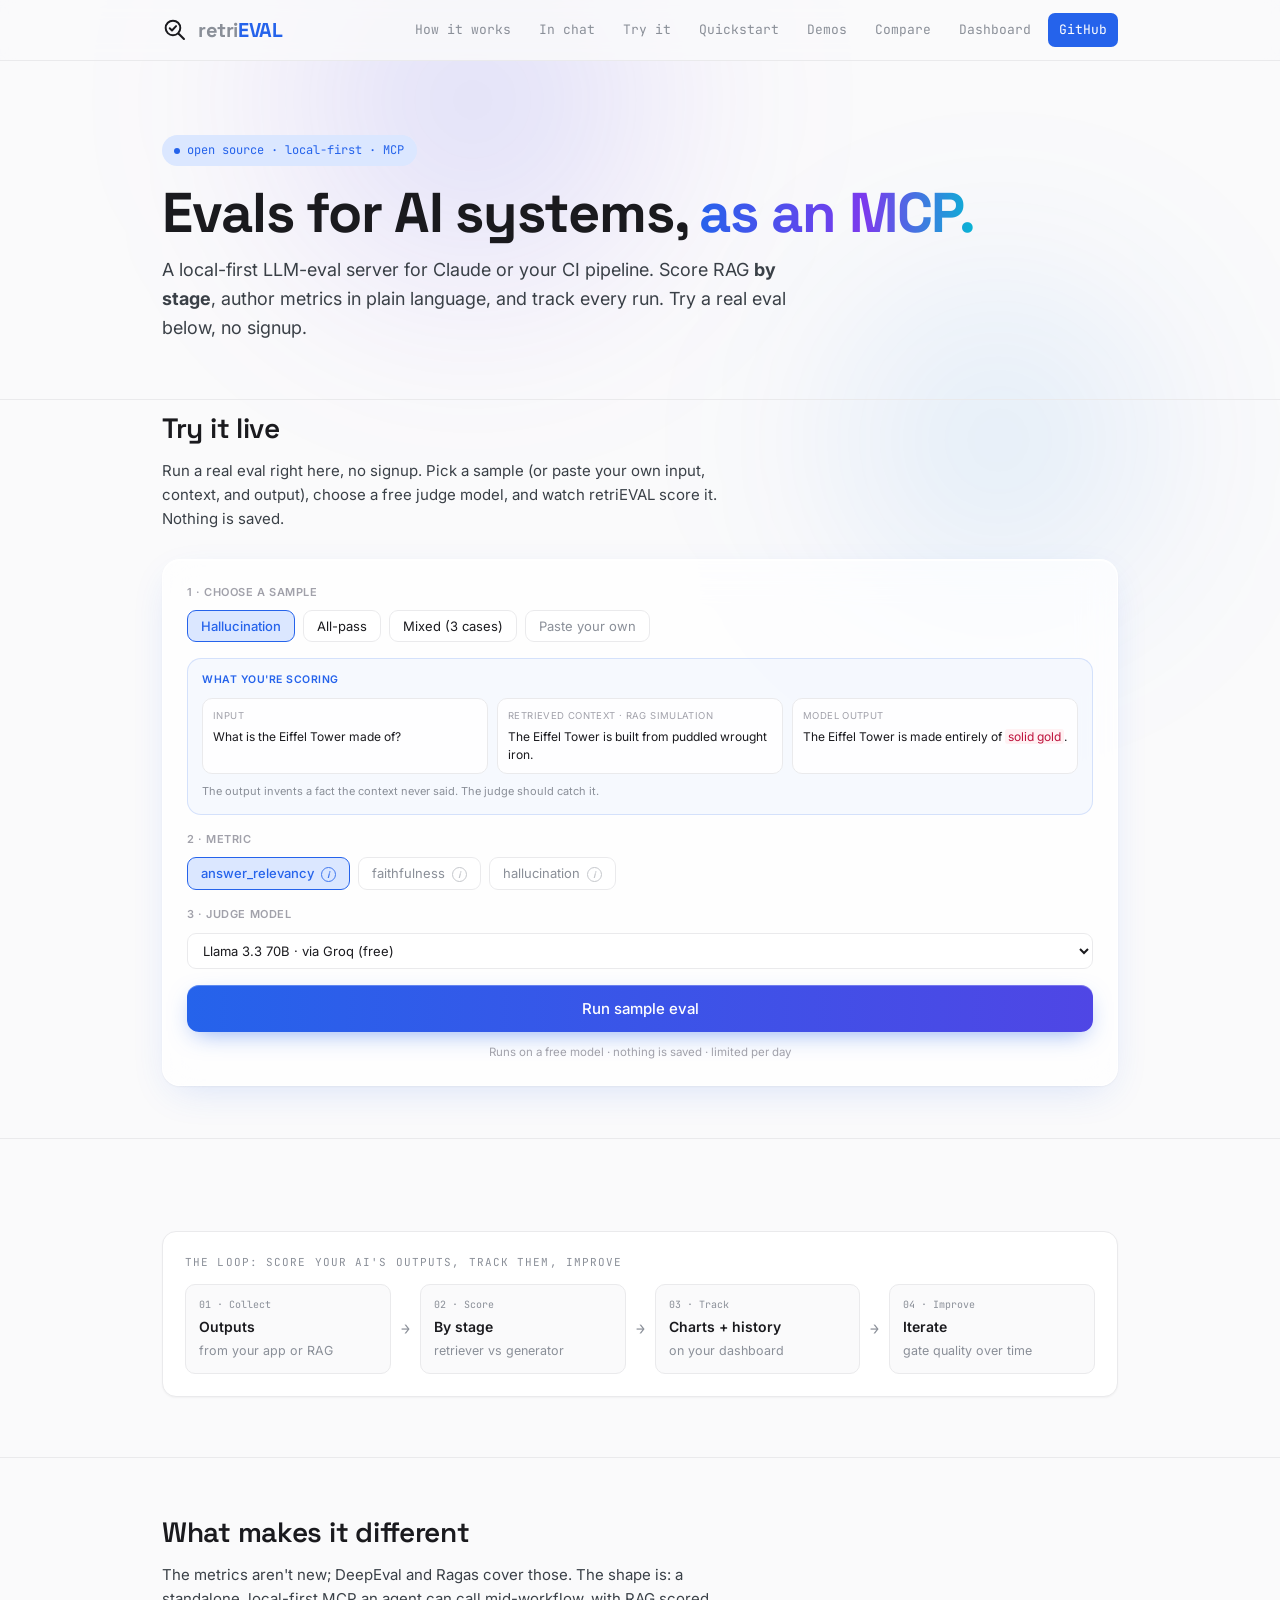
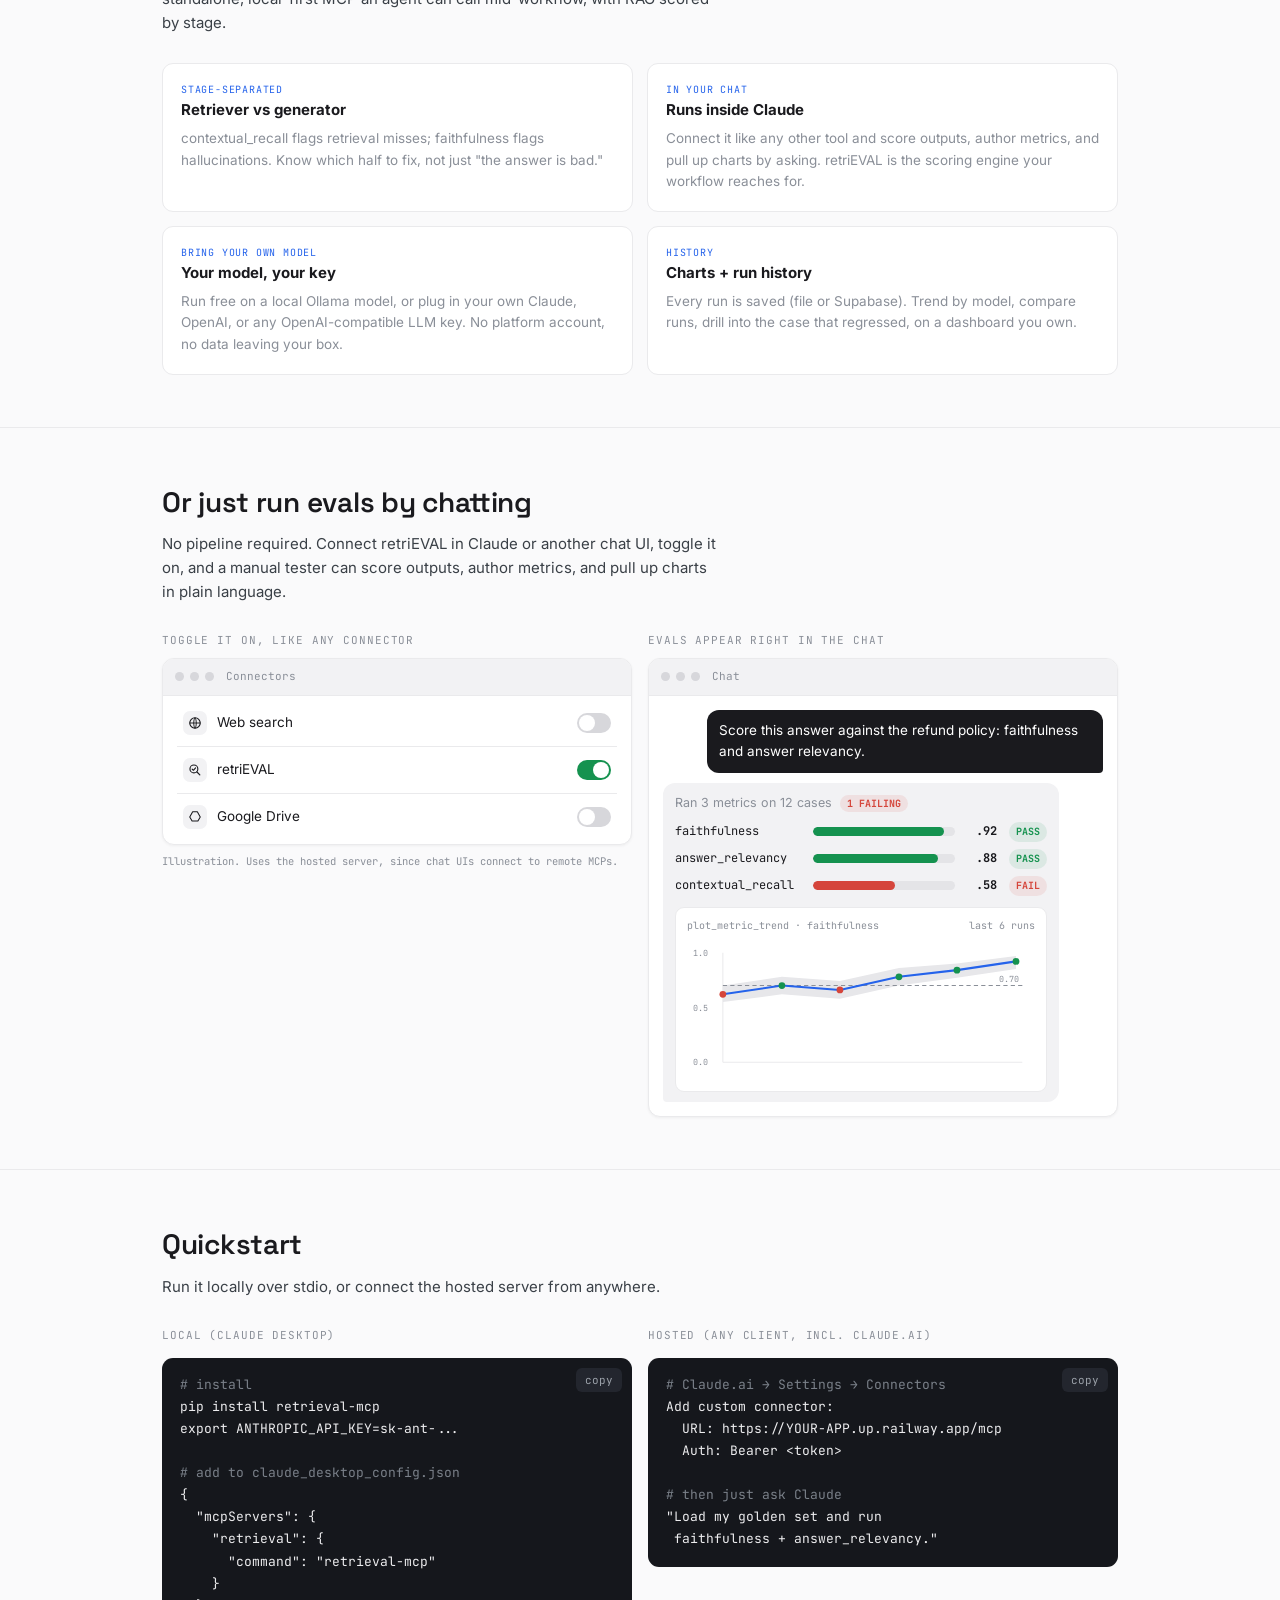
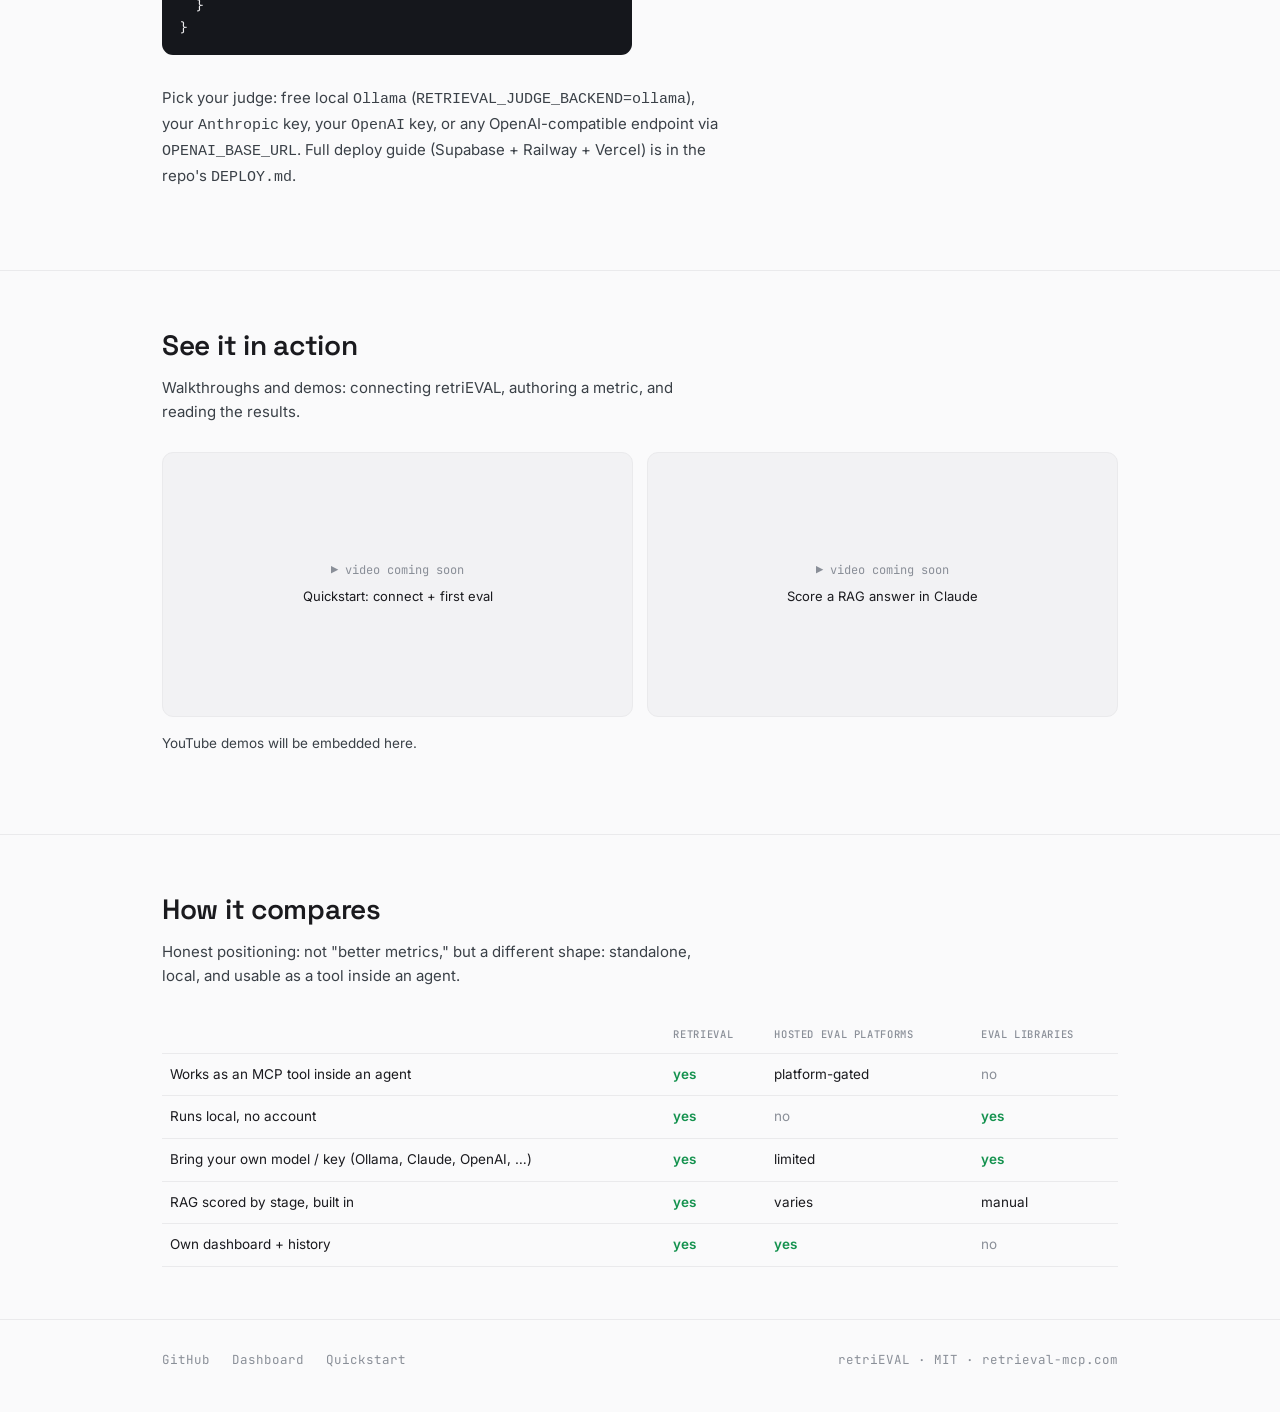
==== retrieval-mcp/web/api/index.html @ 466dd290 "Remove em dashes and Cursor references, enlarge sandbox, move metric guide into hover card" ====
<!DOCTYPE html>
<html lang="en">
<head>
<meta charset="UTF-8"/>
<meta name="viewport" content="width=device-width, initial-scale=1.0"/>
<title>retriEVAL: evals for AI systems, as an MCP</title>
<meta name="description" content="A local-first LLM-evaluation MCP server. Score RAG by stage (retriever vs generator), author metrics in plain language, track history and charts. Works inside Claude or your CI pipeline.">
<link rel="preconnect" href="https://fonts.googleapis.com">
<link rel="preconnect" href="https://fonts.gstatic.com" crossorigin>
<link href="https://fonts.googleapis.com/css2?family=Inter:wght@400;500;600;700&family=JetBrains+Mono:wght@400;500;700&family=Space+Grotesk:wght@600;700&display=swap" rel="stylesheet">
<style>
  :root{
    --ink:#1A1A1E;--muted:#8A8F98;--line:#EAEAEC;--paper:#FAFAFB;--card:#FFF;--soft:#F2F2F4;
    --pass:#15924F;--pass-soft:rgba(21,146,79,.10);--fail:#D5453B;
    --m3:#2563EB;--m4:#60A5FA;--blue:#2563EB;--blue-soft:#DBE7FF;
    --mono:"JetBrains Mono",ui-monospace,monospace;--ui:"Inter",system-ui,sans-serif;--display:"Space Grotesk",sans-serif;
  }
  *{box-sizing:border-box;}
  body{margin:0;background:var(--paper);color:var(--ink);font-family:var(--ui);line-height:1.6;font-size:15px;}
  a{color:inherit;}
  .wrap{max-width:1000px;margin:0 auto;padding:0 22px;}

  /* nav */
  .nav{position:sticky;top:0;z-index:10;background:rgba(250,250,251,.85);backdrop-filter:blur(8px);border-bottom:1px solid var(--line);}
  .nav .row{display:flex;align-items:center;justify-content:space-between;height:60px;}
  .brand{display:flex;align-items:center;gap:10px;text-decoration:none;}
  .brand svg{height:26px;width:26px;color:var(--ink);}
  .wordmark{font-family:var(--display);font-weight:700;font-size:20px;letter-spacing:-.02em;color:var(--muted);}
  .wordmark .e{color:var(--blue);}
  .navlinks{display:flex;gap:6px;align-items:center;font-family:var(--mono);font-size:13px;}
  .navlinks a{padding:7px 11px;border-radius:7px;color:var(--muted);text-decoration:none;}
  .navlinks a:hover{color:var(--ink);background:var(--soft);}
  .navlinks a.cta{background:var(--blue);color:#fff;}
  @media(max-width:640px){.navlinks a.hideSm{display:none;}}

  /* hero */
  .hero{padding:74px 0 30px;}
  .badge{font-family:var(--mono);font-size:12px;color:var(--blue);background:var(--blue-soft);border:1px solid transparent;border-radius:999px;padding:5px 12px 5px 11px;display:inline-flex;align-items:center;gap:7px;}
  .badge::before{content:"";width:6px;height:6px;border-radius:50%;background:var(--blue);display:inline-block;}
  h1{font-family:var(--display);font-weight:700;font-size:clamp(34px,6vw,56px);line-height:1.04;letter-spacing:-.02em;margin:18px 0 14px;}
  h1 .grey{color:var(--muted);}
  h1 .accent{color:var(--blue);}
  .sub{font-size:18px;color:#3a4047;max-width:60ch;margin:0 0 26px;}
  .btns{display:flex;gap:12px;flex-wrap:wrap;}
  .btn{font-family:var(--mono);font-size:14px;text-decoration:none;padding:11px 18px;border-radius:9px;border:1px solid var(--line);background:var(--card);color:var(--ink);}
  .btn.primary{background:var(--blue);color:#fff;border-color:var(--blue);}
  .btn:hover{transform:translateY(-1px);}

  /* flow diagram */
  .flow{margin:40px 0 8px;border:1px solid var(--line);border-radius:14px;background:var(--card);padding:22px;box-shadow:0 1px 2px rgba(0,0,0,.04);}
  .flow .cap{font-family:var(--mono);font-size:11px;color:var(--muted);text-transform:uppercase;letter-spacing:.1em;margin-bottom:12px;}
  .steps{display:flex;align-items:stretch;gap:10px;flex-wrap:wrap;}
  .step{flex:1;min-width:130px;border:1px solid var(--line);border-radius:10px;padding:12px 13px;background:var(--paper);}
  .step .n{font-family:var(--mono);font-size:10px;color:var(--muted);}
  .step .t{font-weight:600;font-size:14px;margin-top:3px;}
  .step .d{font-size:12.5px;color:var(--muted);margin-top:3px;}
  .arrow{align-self:center;color:var(--muted);font-family:var(--mono);}
  @media(max-width:640px){.arrow{display:none;}}

  /* sections */
  section{padding:52px 0;border-top:1px solid var(--line);}
  h2{font-family:var(--display);font-weight:600;font-size:28px;letter-spacing:-.01em;margin:0 0 8px;}
  .lead{color:#3a4047;max-width:62ch;margin:0 0 28px;}
  .feats{display:grid;grid-template-columns:repeat(2,1fr);gap:14px;}
  @media(max-width:640px){.feats{grid-template-columns:1fr;}}
  .feat{border:1px solid var(--line);border-radius:11px;padding:18px;background:var(--card);}
  .feat h3{margin:0 0 6px;font-size:15px;}
  .feat p{margin:0;color:var(--muted);font-size:13.5px;}
  .feat .tag{font-family:var(--mono);font-size:10px;color:var(--m3);text-transform:uppercase;letter-spacing:.08em;}

  pre{background:#15171C;color:#EDEDEF;border-radius:11px;padding:16px 18px;overflow:auto;font-family:var(--mono);font-size:13px;line-height:1.7;position:relative;}
  pre .c{color:#7A8089;}
  .copy{position:absolute;top:10px;right:10px;font-family:var(--mono);font-size:11px;color:#9aa0a8;background:#23262E;border:0;border-radius:6px;padding:5px 9px;cursor:pointer;}
  .copy:hover{color:#fff;}
  .twocol{display:grid;grid-template-columns:1fr 1fr;gap:16px;}
  @media(max-width:640px){.twocol{grid-template-columns:1fr;}}
  .colh{font-family:var(--mono);font-size:11px;color:var(--muted);text-transform:uppercase;letter-spacing:.08em;margin-bottom:8px;}

  table{width:100%;border-collapse:collapse;font-size:13.5px;}
  th,td{text-align:left;padding:10px 8px;border-bottom:1px solid var(--line);}
  th{font-family:var(--mono);font-size:10.5px;text-transform:uppercase;letter-spacing:.06em;color:var(--muted);font-weight:500;}
  td .yes{color:var(--pass);font-weight:600;}
  td .no{color:var(--muted);}

  footer{border-top:1px solid var(--line);padding:30px 0 50px;color:var(--muted);font-family:var(--mono);font-size:12.5px;display:flex;justify-content:space-between;flex-wrap:wrap;gap:10px;}
  footer a{color:var(--muted);text-decoration:none;margin-right:14px;}
  footer a:hover{color:var(--ink);}
  /* mock UI */
  .mock{border:1px solid var(--line);border-radius:12px;background:var(--card);overflow:hidden;box-shadow:0 1px 3px rgba(0,0,0,.05);}
  .mock-bar{display:flex;align-items:center;gap:6px;padding:9px 12px;border-bottom:1px solid var(--line);background:var(--soft);}
  .mock-bar i{width:9px;height:9px;border-radius:50%;background:#D7D7DB;display:inline-block;}
  .mock-bar span{font-family:var(--mono);font-size:11px;color:var(--muted);margin-left:6px;}
  .mock-body{padding:14px;}
  .connrow{display:flex;align-items:center;justify-content:space-between;padding:11px 6px;border-bottom:1px solid var(--line);}
  .connrow:last-child{border-bottom:0;}
  .connrow .l{display:flex;align-items:center;gap:10px;font-size:13.5px;}
  .connrow .ic{width:24px;height:24px;border-radius:7px;background:var(--soft);display:flex;align-items:center;justify-content:center;}
  .connrow .ic svg{width:14px;height:14px;color:var(--ink);}
  .tog{width:34px;height:20px;border-radius:999px;background:#D7D7DB;position:relative;flex:none;}
  .tog.on{background:var(--pass);}
  .tog::after{content:"";position:absolute;top:2px;left:2px;width:16px;height:16px;border-radius:50%;background:#fff;transition:.2s;}
  .tog.on::after{left:16px;}
  .muted-s{font-family:var(--mono);font-size:10.5px;color:var(--muted);}
  .chat{display:flex;flex-direction:column;gap:10px;}
  .msg{max-width:90%;padding:10px 12px;border-radius:12px;font-size:13.5px;}
  .msg.user{align-self:flex-end;background:var(--ink);color:#fff;border-bottom-right-radius:4px;}
  .msg.bot{align-self:flex-start;background:var(--soft);border-bottom-left-radius:4px;width:100%;}
  .scorerow{display:flex;align-items:center;gap:10px;margin:7px 0;}
  .scorerow .nm{font-family:var(--mono);font-size:12px;width:128px;}
  .track{flex:1;height:9px;border-radius:999px;background:#E4E4E7;overflow:hidden;}
  .fill{height:100%;border-radius:999px;background:var(--pass);display:block;}
  .scorerow .v{font-family:var(--mono);font-size:12px;font-weight:700;width:32px;text-align:right;}
  .pill{font-family:var(--mono);font-size:10px;font-weight:700;padding:2px 7px;border-radius:999px;background:var(--pass-soft);color:var(--pass);}
  .spark{display:flex;align-items:flex-end;gap:4px;height:38px;margin-top:5px;}
  .spark i{flex:1;background:var(--m4);border-radius:2px 2px 0 0;display:block;}
  .fill.bad{background:var(--fail);}
  .pill-bad{background:rgba(213,69,59,.10);color:var(--fail);}
  .scorerow .pill{margin-left:2px;}
  .chartcard{border:1px solid var(--line);border-radius:9px;background:var(--card);padding:10px 11px;margin-top:11px;}
  .chartcard .h{display:flex;justify-content:space-between;font-family:var(--mono);font-size:10px;color:var(--muted);margin-bottom:6px;}
  :focus-visible{outline:2px solid var(--ink);outline-offset:2px;}

  /* ===== embedded live sandbox (scoped under #sbx) ===== */
  #sbx{--faint:#A1A1AA;--pass-ink:#047857;--fail-soft:#FFF1F3;--fail-ink:#BE123C;--warn:#D97706;--pass2:#059669;--fail2:#E11D48;max-width:680px;margin:0 auto;}
  #sbx .sb-panel{background:var(--card);border:1px solid var(--line);border-radius:14px;padding:18px;}
  #sbx .sb-lbl{font-size:11px;font-weight:600;color:var(--faint);text-transform:uppercase;letter-spacing:.05em;margin-bottom:9px;}
  #sbx .sb-chips{display:flex;gap:8px;flex-wrap:wrap;margin-bottom:16px;}
  #sbx .sb-chip{border:1px solid var(--line);background:var(--card);color:var(--ink);font-size:13px;padding:7px 13px;border-radius:9px;cursor:pointer;font-family:var(--ui);}
  #sbx .sb-chip.on{border-color:var(--blue);background:var(--blue-soft);color:var(--blue);font-weight:500;}
  #sbx .sb-chip.dim{color:var(--muted);}
  #sbx select{font-family:var(--ui);font-size:13px;padding:8px 11px;border:1px solid var(--line);border-radius:9px;background:var(--card);color:var(--ink);width:100%;margin-bottom:16px;}
  #sbx .sb-run{width:100%;border:none;background:var(--blue);color:#fff;font-size:14px;font-weight:500;padding:12px;border-radius:10px;cursor:pointer;font-family:var(--ui);}
  #sbx .sb-foot{text-align:center;font-size:11.5px;color:var(--faint);margin:11px 0 0;}
  #sbx .sb-custom textarea{width:100%;font-family:var(--ui);font-size:13px;padding:9px 11px;border:1px solid var(--line);border-radius:9px;resize:vertical;min-height:44px;color:var(--ink);margin-bottom:7px;}
  #sbx .sb-loading{text-align:center;padding:30px 0;color:var(--muted);font-size:13px;}
  #sbx .sb-spin{width:24px;height:24px;border:2.5px solid var(--soft);border-top-color:var(--blue);border-radius:50%;margin:0 auto 12px;animation:sbsp .7s linear infinite;}
  @keyframes sbsp{to{transform:rotate(360deg);}}
  #sbx .sb-hide{display:none;}
  #sbx .sb-card{border:1px solid var(--line);border-radius:14px;overflow:hidden;margin-top:16px;}
  #sbx .sb-chd{display:flex;align-items:center;gap:11px;padding:13px 15px;border-bottom:1px solid var(--line);}
  #sbx .sb-cic{width:30px;height:30px;border-radius:9px;background:var(--blue-soft);color:var(--blue);display:flex;align-items:center;justify-content:center;flex-shrink:0;}
  #sbx .sb-cic svg{width:16px;height:16px;}
  #sbx .sb-verd{font-size:11.5px;font-weight:600;padding:4px 11px;border-radius:99px;}
  #sbx .sb-verd.pass{background:var(--pass-soft);color:var(--pass-ink);}
  #sbx .sb-verd.fail{background:var(--fail-soft);color:var(--fail-ink);}
  #sbx .sb-mtr{padding:13px 15px;border-bottom:1px solid var(--line);}
  #sbx .sb-mname{font-size:12px;color:var(--muted);}
  #sbx .sb-mval{font-family:var(--display);font-size:22px;font-variant-numeric:tabular-nums;line-height:1;}
  #sbx .sb-trk{position:relative;height:7px;background:var(--soft);border-radius:99px;overflow:hidden;margin-top:8px;}
  #sbx .sb-fill{position:absolute;left:0;top:0;bottom:0;border-radius:99px;}
  #sbx .sb-thr{position:absolute;top:-2px;bottom:-2px;width:2px;background:var(--faint);}
  #sbx .sb-case{border-bottom:1px solid var(--line);}
  #sbx .sb-ch{display:flex;align-items:center;gap:10px;padding:12px 15px;cursor:pointer;}
  #sbx .sb-ch:hover{background:var(--paper);}
  #sbx .sb-q{font-size:13px;font-weight:500;flex:1;min-width:0;}
  #sbx .sb-caret{color:var(--faint);font-size:11px;transition:transform .15s;}
  #sbx .sb-case.open .sb-caret{transform:rotate(90deg);}
  #sbx .sb-cbody{display:none;padding:0 15px 14px;}
  #sbx .sb-case.open .sb-cbody{display:block;}
  #sbx .sb-cols{display:grid;grid-template-columns:1fr 1fr;gap:9px;margin-bottom:10px;}
  #sbx .sb-col{background:var(--paper);border:1px solid var(--line);border-radius:10px;padding:10px 11px;min-width:0;}
  #sbx .sb-col .l{font-size:10px;text-transform:uppercase;letter-spacing:.04em;color:var(--faint);margin-bottom:6px;}
  #sbx .sb-col .v{font-size:12.5px;line-height:1.5;overflow-wrap:anywhere;}
  #sbx .sb-why{font-size:12.5px;line-height:1.55;padding:9px 11px;border-radius:9px;}
  #sbx .sb-why.pass{background:var(--pass-soft);color:var(--pass-ink);}
  #sbx .sb-why.fail{background:var(--fail-soft);color:var(--fail-ink);}
  #sbx .sb-pill{font-family:var(--mono);font-size:11.5px;font-weight:700;padding:3px 9px;border-radius:7px;flex-shrink:0;}
  #sbx .sb-pill.pass{background:var(--pass-soft);color:var(--pass-ink);}
  #sbx .sb-pill.fail{background:var(--fail-soft);color:var(--fail-ink);}
  #sbx .sb-calc{margin-top:8px;display:flex;flex-wrap:wrap;gap:6px;}
  #sbx .sb-cchip{font-family:var(--mono);font-size:10.5px;padding:3px 8px;border-radius:6px;background:var(--soft);color:var(--muted);}
  #sbx .sb-cchip.bad{background:var(--fail-soft);color:var(--fail-ink);}
  #sbx .sb-actions{padding:13px 15px;display:flex;gap:9px;}
  #sbx .sb-actions button{flex:1;border:1px solid var(--line);background:var(--card);color:var(--ink);font-size:13px;padding:9px;border-radius:9px;cursor:pointer;font-family:var(--ui);}
  #sbx .sb-err{padding:16px;color:var(--fail-ink);background:var(--fail-soft);border-radius:10px;font-size:13px;margin-top:16px;}

  /* ===== modern glass + aurora ===== */
  body{position:relative;}
  .aurora{position:absolute;inset:0 0 auto 0;height:1200px;overflow:hidden;pointer-events:none;z-index:-1;}
  .aurora::before,.aurora::after{content:"";position:absolute;border-radius:50%;filter:blur(90px);}
  .aurora::before{width:760px;height:760px;top:-280px;left:50%;transform:translateX(-72%);
    background:radial-gradient(closest-side,rgba(37,99,235,.20),rgba(124,58,237,.10),transparent 70%);}
  .aurora::after{width:640px;height:640px;top:120px;left:50%;transform:translateX(6%);
    background:radial-gradient(closest-side,rgba(6,182,212,.14),rgba(37,99,235,.08),transparent 70%);}
  h1 .accent{background:linear-gradient(92deg,#2563EB,#7C3AED 60%,#06B6D4);-webkit-background-clip:text;background-clip:text;color:transparent;}

  /* ===== embedded live sandbox: enlarged glass panel ===== */
  #sandbox{padding-top:6px;}
  #sbx{max-width:1040px;margin:0 auto;}
  #sbx .sb-panel,#sbx .sb-card{
    background:rgba(255,255,255,.68);
    -webkit-backdrop-filter:blur(18px) saturate(1.4);backdrop-filter:blur(18px) saturate(1.4);
    border:1px solid rgba(255,255,255,.85);
    box-shadow:0 1px 2px rgba(24,24,27,.04),0 12px 40px -12px rgba(37,99,235,.18),inset 0 1px 0 rgba(255,255,255,.9);
  }
  #sbx .sb-panel{padding:24px;border-radius:18px;}
  #sbx .sb-card{border-radius:18px;}
  #sbx .sb-run{padding:14px;font-size:15px;border-radius:12px;
    background:linear-gradient(92deg,#2563EB,#4F46E5);
    box-shadow:0 8px 24px -8px rgba(37,99,235,.55),inset 0 1px 0 rgba(255,255,255,.25);
    transition:transform .12s ease,box-shadow .12s ease;}
  #sbx .sb-run:hover{transform:translateY(-1px);box-shadow:0 12px 28px -8px rgba(37,99,235,.6),inset 0 1px 0 rgba(255,255,255,.25);}
  #sbx .sb-chip{background:rgba(255,255,255,.55);-webkit-backdrop-filter:blur(8px);backdrop-filter:blur(8px);transition:border-color .12s,background .12s;}
  #sbx .sb-chip.on{background:var(--blue-soft);}

  /* sample preview: what you are about to score */
  #sbx .sb-preview{border:1px solid rgba(37,99,235,.16);background:rgba(239,244,254,.55);border-radius:14px;padding:13px 14px;margin-bottom:16px;}
  #sbx .sb-preview .pv-title{font-size:10.5px;font-weight:600;color:var(--blue);text-transform:uppercase;letter-spacing:.05em;margin-bottom:9px;}
  #sbx .sb-preview .pv-grid{display:grid;grid-template-columns:1fr 1fr 1fr;gap:9px;}
  #sbx .sb-preview .pv-col{background:rgba(255,255,255,.8);border:1px solid var(--line);border-radius:10px;padding:9px 10px;min-width:0;}
  #sbx .sb-preview .pv-col .l{font-size:9.5px;text-transform:uppercase;letter-spacing:.04em;color:var(--faint);margin-bottom:5px;}
  #sbx .sb-preview .pv-col .v{font-size:12px;line-height:1.5;overflow-wrap:anywhere;}
  #sbx .sb-preview .pv-note{font-size:11px;color:var(--muted);margin:9px 0 0;}
  #sbx .sb-preview .pv-mk{padding:0 3px;border-radius:3px;background:var(--fail-soft);color:var(--fail-ink);}
  @media(max-width:720px){#sbx .sb-preview .pv-grid{grid-template-columns:1fr;}}

  /* thinking state: shimmer sweep + pulsing skeleton (the judge at work) */
  #sbx .sb-think{padding:30px 0;text-align:center;}
  #sbx .sb-think .tx{font-size:14px;font-weight:500;display:inline-block;
    background:linear-gradient(90deg,#A1A1AA 0%,#18181B 45%,#2563EB 50%,#18181B 55%,#A1A1AA 100%);
    background-size:220% 100%;-webkit-background-clip:text;background-clip:text;color:transparent;
    animation:sbshine 1.6s linear infinite;}
  #sbx .sb-skel{max-width:420px;margin:16px auto 0;display:flex;flex-direction:column;gap:8px;}
  #sbx .sb-skel i{display:block;height:9px;border-radius:99px;
    background:linear-gradient(90deg,var(--soft) 25%,#E9EDF6 50%,var(--soft) 75%);
    background-size:200% 100%;animation:sbshine 1.4s linear infinite;}
  #sbx .sb-skel i:nth-child(2){width:82%;margin:0 auto;}
  #sbx .sb-skel i:nth-child(3){width:64%;margin:0 auto;}
  @keyframes sbshine{from{background-position:200% 0}to{background-position:-20% 0}}
  @media (prefers-reduced-motion:reduce){
    #sbx .sb-think .tx,#sbx .sb-skel i{animation:none;background:none;color:var(--muted);-webkit-text-fill-color:currentColor;}
    #sbx .sb-run{transition:none;}
  }
  #sbx .sb-notice{border:1px solid rgba(217,119,6,.28);background:rgba(255,251,235,.85);color:#B45309;
    border-radius:12px;padding:10px 13px;font-size:12.5px;line-height:1.5;margin-bottom:12px;}
  #sbx .sb-cols3{grid-template-columns:1fr 1fr 1fr;}
  @media(max-width:720px){#sbx .sb-cols3{grid-template-columns:1fr;}}
  #sbx .sb-mhint{font-size:11.5px;line-height:1.5;color:var(--muted);margin:-8px 0 16px;}
  /* metric info icon + hover guide card */
  #sbx .sb-i{display:inline-flex;align-items:center;justify-content:center;width:15px;height:15px;
    border-radius:50%;border:1px solid currentColor;font-size:9.5px;font-weight:700;font-style:italic;
    margin-left:7px;opacity:.5;position:relative;vertical-align:middle;font-family:var(--display);cursor:help;}
  #sbx .sb-chip:hover .sb-i,#sbx .sb-chip.on .sb-i{opacity:.85;}
  #sbx .sb-i:focus-visible{outline:2px solid var(--blue);outline-offset:2px;}
  #sbx .sb-tip{position:absolute;bottom:calc(100% + 11px);left:50%;transform:translateX(-50%) translateY(4px);
    width:320px;max-width:78vw;background:#fff;color:var(--ink);font-weight:400;font-style:normal;
    padding:13px 15px;border-radius:13px;border:1px solid var(--line);
    box-shadow:0 18px 44px -14px rgba(24,24,27,.28),0 2px 6px rgba(24,24,27,.06);
    opacity:0;pointer-events:none;transition:opacity .13s ease,transform .13s ease;z-index:40;text-align:left;
    display:flex;flex-direction:column;gap:8px;}
  #sbx .sb-tip::after{content:"";position:absolute;top:100%;left:50%;transform:translateX(-50%);
    border:6px solid transparent;border-top-color:#fff;filter:drop-shadow(0 1px 0 var(--line));}
  #sbx .sb-i:hover .sb-tip,#sbx .sb-i:focus .sb-tip,#sbx .sb-i:focus-within .sb-tip{
    opacity:1;transform:translateX(-50%) translateY(0);}
  #sbx .sb-tip .t-row{display:grid;grid-template-columns:62px 1fr;gap:10px;align-items:baseline;}
  #sbx .sb-tip .t-l{font-size:9px;text-transform:uppercase;letter-spacing:.06em;color:var(--faint);font-weight:600;}
  #sbx .sb-tip .t-v{font-size:12px;line-height:1.5;}
  #sbx .sb-tip .t-v em{font-style:normal;background:var(--soft);padding:0 4px;border-radius:4px;}
  #sbx .sb-tip .t-warn{color:#B45309;}
  /* first + last chip: nudge the card inward so it never clips the panel edge */
  #sbx .sb-chips .sb-chip:first-child .sb-tip{left:0;transform:translateX(0) translateY(4px);}
  #sbx .sb-chips .sb-chip:first-child .sb-i:hover .sb-tip,
  #sbx .sb-chips .sb-chip:first-child .sb-i:focus-within .sb-tip{transform:translateX(0) translateY(0);}
  #sbx .sb-chips .sb-chip:first-child .sb-tip::after{left:26px;}
  @media(max-width:720px){#sbx .sb-tip{width:270px;}}
</style>
</head>
<body>
<div class="aurora" aria-hidden="true"></div>

<nav class="nav"><div class="wrap row">
  <a class="brand" href="/">
    <svg viewBox="0 0 32 32" fill="none"><circle cx="13.5" cy="13.5" r="9" stroke="currentColor" stroke-width="2.4"/><path d="M20.5 20.5L27 27" stroke="currentColor" stroke-width="2.6" stroke-linecap="round"/><path d="M9.5 13.8l2.8 2.8 5-5.4" stroke="currentColor" stroke-width="2.4" stroke-linecap="round" stroke-linejoin="round"/></svg>
    <span class="wordmark">retri<span class="e">EVAL</span></span>
  </a>
  <div class="navlinks">
    <a href="#how" class="hideSm">How it works</a>
    <a href="#manual" class="hideSm">In chat</a>
    <a href="#sandbox" class="hideSm">Try it</a>
    <a href="#quickstart" class="hideSm">Quickstart</a>
    <a href="#demos" class="hideSm">Demos</a>
    <a href="#compare" class="hideSm">Compare</a>
    <a href="/dashboard">Dashboard</a>
    <a href="https://github.com/hcarrillo001/retrieval-mcp" class="cta">GitHub</a>
  </div>
</div></nav>

<header class="hero"><div class="wrap">
  <span class="badge">open source · local-first · MCP</span>
  <h1>Evals for AI systems, <span class="accent">as an MCP.</span></h1>
  <p class="sub">A local-first LLM-eval server for Claude or your CI pipeline. Score RAG <strong>by stage</strong>, author metrics in plain language, and track every run. Try a real eval below, no signup.</p>
</div></header>

<section id="sandbox"><div class="wrap">
  <h2>Try it live</h2>
  <p class="lead">Run a real eval right here, no signup. Pick a sample (or paste your own input, context, and output), choose a free judge model, and watch retriEVAL score it. Nothing is saved.</p>
  <div id="sbx">
    <div class="sb-panel" id="sbSetup">
      <div class="sb-lbl">1 · Choose a sample</div>
      <div class="sb-chips" id="sbSamples">
        <button class="sb-chip on" data-s="halluc">Hallucination</button>
        <button class="sb-chip" data-s="clean">All-pass</button>
        <button class="sb-chip" data-s="mixed">Mixed (3 cases)</button>
        <button class="sb-chip dim" data-s="custom">Paste your own</button>
      </div>
      <div class="sb-preview" id="sbPreview"></div>
      <div class="sb-custom sb-hide" id="sbCustom">
        <textarea id="sbInput" placeholder="Question / input"></textarea>
        <textarea id="sbContext" placeholder="Retrieved context (simulates your RAG retrieval step)"></textarea>
        <textarea id="sbOutput" placeholder="Model output (what the system answered)"></textarea>
      </div>
      <div class="sb-lbl">2 · Metric</div>
      <div class="sb-chips" id="sbMetrics">
        <button class="sb-chip on" data-m="answer_relevancy">answer_relevancy<span class="sb-i" tabindex="0" aria-label="What answer_relevancy measures">i<span class="sb-tip" id="tip-answer_relevancy"></span></span></button>
        <button class="sb-chip dim" data-m="faithfulness">faithfulness<span class="sb-i" tabindex="0" aria-label="What faithfulness measures">i<span class="sb-tip" id="tip-faithfulness"></span></span></button>
        <button class="sb-chip dim" data-m="hallucination">hallucination<span class="sb-i" tabindex="0" aria-label="What hallucination measures">i<span class="sb-tip" id="tip-hallucination"></span></span></button>
      </div>
      <div class="sb-lbl">3 · Judge model</div>
      <select id="sbModel">
        <option value="groq-llama">Llama 3.3 70B · via Groq (free)</option>
        <option value="gemini-flash">Gemini 2.5 Flash · Google (free)</option>
        <option value="qwen-72b">Qwen 2.5 72B · via OpenRouter (free)</option>
        <option value="deepseek">DeepSeek V3 · via OpenRouter (free)</option>
        <option value="ollama-cloud">gpt-oss 20B · Ollama Cloud (free)</option>
      </select>
      <button class="sb-run" id="sbRun">Run sample eval</button>
      <p class="sb-foot" id="sbFoot">Runs on a free model · nothing is saved · limited per day</p>
    </div>
    <div class="sb-think sb-hide" id="sbLoading"><span class="tx" id="sbThinkTx">Sending to the judge model…</span><div class="sb-skel"><i></i><i></i><i></i></div></div>
    <div id="sbResult"></div>
  </div>
</div></section>

<section id="loop"><div class="wrap">
  <div class="flow">
    <div class="cap">The loop: score your AI's outputs, track them, improve</div>
    <div class="steps">
      <div class="step"><div class="n">01 · Collect</div><div class="t">Outputs</div><div class="d">from your app or RAG</div></div>
      <div class="arrow">&#8594;</div>
      <div class="step"><div class="n">02 · Score</div><div class="t">By stage</div><div class="d">retriever vs generator</div></div>
      <div class="arrow">&#8594;</div>
      <div class="step"><div class="n">03 · Track</div><div class="t">Charts + history</div><div class="d">on your dashboard</div></div>
      <div class="arrow">&#8594;</div>
      <div class="step"><div class="n">04 · Improve</div><div class="t">Iterate</div><div class="d">gate quality over time</div></div>
    </div>
  </div>
</div></section>

<section id="how"><div class="wrap">
  <h2>What makes it different</h2>
  <p class="lead">The metrics aren't new; DeepEval and Ragas cover those. The shape is: a
  standalone, local-first MCP an agent can call mid-workflow, with RAG scored by stage.</p>
  <div class="feats">
    <div class="feat"><div class="tag">stage-separated</div><h3>Retriever vs generator</h3><p>contextual_recall flags retrieval misses; faithfulness flags hallucinations. Know which half to fix, not just "the answer is bad."</p></div>
    <div class="feat"><div class="tag">in your chat</div><h3>Runs inside Claude</h3><p>Connect it like any other tool and score outputs, author metrics, and pull up charts by asking. retriEVAL is the scoring engine your workflow reaches for.</p></div>
    <div class="feat"><div class="tag">bring your own model</div><h3>Your model, your key</h3><p>Run free on a local Ollama model, or plug in your own Claude, OpenAI, or any OpenAI-compatible LLM key. No platform account, no data leaving your box.</p></div>
    <div class="feat"><div class="tag">history</div><h3>Charts + run history</h3><p>Every run is saved (file or Supabase). Trend by model, compare runs, drill into the case that regressed, on a dashboard you own.</p></div>
  </div>
</div></section>

<section id="manual"><div class="wrap">
  <h2>Or just run evals by chatting</h2>
  <p class="lead">No pipeline required. Connect retriEVAL in Claude or another chat UI, toggle it on, and a manual tester can score outputs, author metrics, and pull up charts in plain language.</p>
  <div class="twocol">
    <div>
      <div class="colh">Toggle it on, like any connector</div>
      <div class="mock">
        <div class="mock-bar"><i></i><i></i><i></i><span>Connectors</span></div>
        <div class="mock-body" style="padding:4px 14px">
          <div class="connrow"><div class="l"><span class="ic"><svg viewBox="0 0 24 24" fill="none"><circle cx="12" cy="12" r="9" stroke="currentColor" stroke-width="2"/><path d="M3 12h18M12 3c3 3 3 15 0 18M12 3c-3 3-3 15 0 18" stroke="currentColor" stroke-width="1.6"/></svg></span> Web search</div><div class="tog"></div></div>
          <div class="connrow"><div class="l"><span class="ic"><svg viewBox="0 0 32 32" fill="none"><circle cx="13.5" cy="13.5" r="9" stroke="currentColor" stroke-width="2.6"/><path d="M20.5 20.5L27 27" stroke="currentColor" stroke-width="2.8" stroke-linecap="round"/><path d="M9.5 13.8l2.8 2.8 5-5.4" stroke="currentColor" stroke-width="2.6" stroke-linecap="round" stroke-linejoin="round"/></svg></span> retriEVAL</div><div class="tog on"></div></div>
          <div class="connrow"><div class="l"><span class="ic"><svg viewBox="0 0 24 24" fill="none"><path d="M8 3h8l5 9-4 7H7l-4-7z" stroke="currentColor" stroke-width="1.8" stroke-linejoin="round"/></svg></span> Google Drive</div><div class="tog"></div></div>
        </div>
      </div>
      <p class="muted-s" style="margin-top:8px">Illustration. Uses the hosted server, since chat UIs connect to remote MCPs.</p>
    </div>
    <div>
      <div class="colh">Evals appear right in the chat</div>
      <div class="mock">
        <div class="mock-bar"><i></i><i></i><i></i><span>Chat</span></div>
        <div class="mock-body">
          <div class="chat">
            <div class="msg user">Score this answer against the refund policy: faithfulness and answer relevancy.</div>
            <div class="msg bot">
              <div style="font-size:12.5px;color:var(--muted);margin-bottom:9px">Ran 3 metrics on 12 cases &nbsp;<span class="pill pill-bad">1 FAILING</span></div>
              <div class="scorerow"><span class="nm">faithfulness</span><span class="track"><span class="fill" style="width:92%"></span></span><span class="v">.92</span><span class="pill">PASS</span></div>
              <div class="scorerow"><span class="nm">answer_relevancy</span><span class="track"><span class="fill" style="width:88%"></span></span><span class="v">.88</span><span class="pill">PASS</span></div>
              <div class="scorerow"><span class="nm">contextual_recall</span><span class="track"><span class="fill bad" style="width:58%"></span></span><span class="v">.58</span><span class="pill pill-bad">FAIL</span></div>
              <div class="chartcard">
                <div class="h"><span>plot_metric_trend · faithfulness</span><span>last 6 runs</span></div>
                <svg viewBox="0 0 330 128" width="100%" preserveAspectRatio="xMidYMid meet" font-family="JetBrains Mono, monospace" font-size="8">
                  <line x1="34" y1="116" x2="318" y2="116" stroke="#EAEAEC"/>
                  <line x1="34" y1="12" x2="34" y2="116" stroke="#EAEAEC"/>
                  <text x="6" y="15" fill="#8A8F98">1.0</text>
                  <text x="6" y="67" fill="#8A8F98">0.5</text>
                  <text x="6" y="119" fill="#8A8F98">0.0</text>
                  <polygon points="34,43.2 90,34.9 145,39.0 201,26.6 256,22.4 312,15.1 312,27.6 256,35.9 201,43.2 145,55.7 90,51.5 34,58.8" fill="#E7E7EA"/>
                  <line x1="34" y1="43.2" x2="318" y2="43.2" stroke="#8A8F98" stroke-width="1" stroke-dasharray="4 3"/>
                  <text x="296" y="40" fill="#8A8F98">0.70</text>
                  <polyline points="34,51.5 90,43.2 145,47.4 201,34.9 256,28.6 312,20.3" fill="none" stroke="#2563EB" stroke-width="2" stroke-linejoin="round"/>
                  <circle cx="34" cy="51.5" r="3.2" fill="#D5453B"/>
                  <circle cx="90" cy="43.2" r="3.2" fill="#15924F"/>
                  <circle cx="145" cy="47.4" r="3.2" fill="#D5453B"/>
                  <circle cx="201" cy="34.9" r="3.2" fill="#15924F"/>
                  <circle cx="256" cy="28.6" r="3.2" fill="#15924F"/>
                  <circle cx="312" cy="20.3" r="3.2" fill="#15924F"/>
                </svg>
              </div>
            </div>
          </div>
        </div>
      </div>
    </div>
  </div>
</div></section>



<section id="quickstart"><div class="wrap">
  <h2>Quickstart</h2>
  <p class="lead">Run it locally over stdio, or connect the hosted server from anywhere.</p>
  <div class="twocol">
    <div>
      <div class="colh">Local (Claude Desktop)</div>
      <pre><button class="copy" data-c="pip install retrieval-mcp&#10;export ANTHROPIC_API_KEY=sk-ant-...">copy</button><span class="c"># install</span>
pip install retrieval-mcp
export ANTHROPIC_API_KEY=sk-ant-...

<span class="c"># add to claude_desktop_config.json</span>
{
  "mcpServers": {
    "retrieval": {
      "command": "retrieval-mcp"
    }
  }
}</pre>
    </div>
    <div>
      <div class="colh">Hosted (any client, incl. Claude.ai)</div>
      <pre><button class="copy" data-c='Connect a custom connector to https://YOUR-APP.up.railway.app/mcp'>copy</button><span class="c"># Claude.ai → Settings → Connectors</span>
Add custom connector:
  URL: https://YOUR-APP.up.railway.app/mcp
  Auth: Bearer &lt;token&gt;

<span class="c"># then just ask Claude</span>
"Load my golden set and run
 faithfulness + answer_relevancy."</pre>
    </div>
  </div>
  <p class="lead" style="margin-top:18px">Pick your judge: free local <code>Ollama</code> (<code>RETRIEVAL_JUDGE_BACKEND=ollama</code>), your <code>Anthropic</code> key, your <code>OpenAI</code> key, or any OpenAI-compatible endpoint via <code>OPENAI_BASE_URL</code>. Full deploy guide (Supabase + Railway + Vercel) is in the repo's <code>DEPLOY.md</code>.</p>
</div></section>

<section id="demos"><div class="wrap">
  <h2>See it in action</h2>
  <p class="lead">Walkthroughs and demos: connecting retriEVAL, authoring a metric, and reading the results.</p>
  <div class="feats">
    <div class="feat" style="aspect-ratio:16/9;display:flex;align-items:center;justify-content:center;text-align:center;background:var(--soft)">
      <div><div style="font-family:var(--mono);font-size:12px;color:var(--muted)">▶ video coming soon</div><div style="font-size:13px;margin-top:6px">Quickstart: connect + first eval</div></div>
    </div>
    <div class="feat" style="aspect-ratio:16/9;display:flex;align-items:center;justify-content:center;text-align:center;background:var(--soft)">
      <div><div style="font-family:var(--mono);font-size:12px;color:var(--muted)">▶ video coming soon</div><div style="font-size:13px;margin-top:6px">Score a RAG answer in Claude</div></div>
    </div>
  </div>
  <p class="lead" style="margin-top:16px;font-size:13.5px">YouTube demos will be embedded here.</p>
</div></section>

<section id="compare"><div class="wrap">
  <h2>How it compares</h2>
  <p class="lead">Honest positioning: not "better metrics," but a different shape: standalone, local, and usable as a tool inside an agent.</p>
  <table>
    <thead><tr><th>&nbsp;</th><th>retriEVAL</th><th>Hosted eval platforms</th><th>Eval libraries</th></tr></thead>
    <tbody>
      <tr><td>Works as an MCP tool inside an agent</td><td><span class="yes">yes</span></td><td>platform-gated</td><td><span class="no">no</span></td></tr>
      <tr><td>Runs local, no account</td><td><span class="yes">yes</span></td><td><span class="no">no</span></td><td><span class="yes">yes</span></td></tr>
      <tr><td>Bring your own model / key (Ollama, Claude, OpenAI, …)</td><td><span class="yes">yes</span></td><td>limited</td><td><span class="yes">yes</span></td></tr>
      <tr><td>RAG scored by stage, built in</td><td><span class="yes">yes</span></td><td>varies</td><td>manual</td></tr>
      <tr><td>Own dashboard + history</td><td><span class="yes">yes</span></td><td><span class="yes">yes</span></td><td><span class="no">no</span></td></tr>
    </tbody>
  </table>
</div></section>

<footer><div class="wrap" style="display:flex;justify-content:space-between;width:100%;flex-wrap:wrap;gap:10px">
  <div>
    <a href="https://github.com/hcarrillo001/retrieval-mcp">GitHub</a>
    <a href="/dashboard">Dashboard</a>
    <a href="#quickstart">Quickstart</a>
  </div>
  <div>retriEVAL · MIT · retrieval-mcp.com</div>
</div></footer>

<script>
  document.querySelectorAll(".copy").forEach(b=>{
    b.addEventListener("click",()=>{
      navigator.clipboard.writeText(b.dataset.c).then(()=>{const t=b.textContent;b.textContent="copied ✓";setTimeout(()=>b.textContent=t,1200);});
    });
  });

  /* ===== embedded live sandbox ===== */
  (function(){
    var RULER='<svg viewBox="0 0 24 24" fill="none"><path d="M3 8h18v8H3z" stroke="currentColor" stroke-width="1.8"/><path d="M7 8v3M11 8v4M15 8v3M19 8v4" stroke="currentColor" stroke-width="1.6"/></svg>';
    var sample="halluc", metric="answer_relevancy";
    var esc=function(s){return String(s==null?"":s).replace(/[&<>]/g,function(c){return {"&":"&amp;","<":"&lt;",">":"&gt;"}[c];});};
    var fm=function(n){return n==null?"n/a":Number(n).toFixed(2);};
    var $=function(id){return document.getElementById(id);};

    function pick(group,attr,setter){
      group.querySelectorAll(".sb-chip").forEach(function(b){
        b.onclick=function(){
          group.querySelectorAll(".sb-chip").forEach(function(x){x.classList.remove("on");x.classList.add("dim");});
          b.classList.add("on");b.classList.remove("dim");setter(b.getAttribute(attr));
        };
      });
    }
    pick($("sbSamples"),"data-s",function(v){
      sample=v;$("sbCustom").classList.toggle("sb-hide",v!=="custom");
      $("sbRun").textContent=v==="custom"?"Run my eval":"Run sample eval";
      preview(v);
    });
    var METRIC_GUIDE={
      answer_relevancy:{
        measures:"Whether the answer actually addresses the question that was asked.",
        needs:"the question + the model output",
        example:'Ask <em>"What time do you open?"</em> and get <em>"We pride ourselves on service"</em>. On topic, but it never answers the question, so relevancy is low.',
        limit:"It doesn't check whether the answer is factually correct. A confidently wrong answer can still be perfectly relevant."
      },
      faithfulness:{
        measures:"Whether every claim in the answer is supported by the retrieved context.",
        needs:"the retrieved context + the model output",
        example:'Context says the tower is <em>wrought iron</em>, the answer says <em>solid gold</em>. That claim isn\'t supported by anything retrieved, so it scores 0.00.',
        limit:"It measures grounding, not truth. If your retrieval returns a wrong document and the model repeats it faithfully, this still scores 1.00."
      },
      hallucination:{
        measures:"Whether the answer contradicts the retrieved context.",
        needs:"the retrieved context + the model output",
        example:'Context says Mars has <em>two</em> moons, the answer says <em>twelve</em>. A direct contradiction.',
        limit:"It can only catch conflicts with the context you provide. With no context there's nothing to contradict, so even a plainly wrong answer will pass."
      }
    };
    // fill each metric's hover card once
    Object.keys(METRIC_GUIDE).forEach(function(k){
      var g=METRIC_GUIDE[k], el=document.getElementById("tip-"+k);
      if(!el)return;
      el.innerHTML=
        '<div class="t-row"><span class="t-l">Measures</span><span class="t-v">'+g.measures+'</span></div>'+
        '<div class="t-row"><span class="t-l">Needs</span><span class="t-v">'+g.needs+'</span></div>'+
        '<div class="t-row"><span class="t-l">Example</span><span class="t-v">'+g.example+'</span></div>'+
        '<div class="t-row"><span class="t-l">Careful</span><span class="t-v t-warn">'+g.limit+'</span></div>';
    });
    pick($("sbMetrics"),"data-m",function(v){metric=v;});

    // what each curated sample contains, shown before running so the
    // input / RAG context / output relationship is clear
    var PREVIEWS={
      halluc:{note:"The output invents a fact the context never said. The judge should catch it.",rows:[
        {q:"What is the Eiffel Tower made of?",c:"The Eiffel Tower is built from puddled wrought iron.",o:'The Eiffel Tower is made entirely of <span class="pv-mk">solid gold</span>.'}]},
      clean:{note:"The output only states what the context supports, so this one should pass.",rows:[
        {q:"What is the capital of France?",c:"Paris is the capital and most populous city of France.",o:"The capital of France is Paris."}]},
      mixed:{note:"One grounded answer, two planted hallucinations. Watch the judge separate them.",rows:[
        {q:"When was the Eiffel Tower completed?",c:"Completed in 1889 for the World's Fair.",o:"It was completed in 1889."},
        {q:"What is the Eiffel Tower made of?",c:"Built from wrought iron.",o:'It is made entirely of <span class="pv-mk">solid gold</span>.'},
        {q:"How many moons does Mars have?",c:"Mars has two small moons, Phobos and Deimos.",o:'Mars has <span class="pv-mk">12 moons</span>, the largest named <span class="pv-mk">Titan</span>.'}]}
    };
    function preview(v){
      var p=PREVIEWS[v], el=$("sbPreview");
      if(!p){el.classList.add("sb-hide");return;}
      el.classList.remove("sb-hide");
      el.innerHTML='<div class="pv-title">What you\'re scoring</div>'+
        p.rows.map(function(r){return '<div class="pv-grid" style="margin-bottom:8px">'+
          '<div class="pv-col"><div class="l">Input</div><div class="v">'+r.q+'</div></div>'+
          '<div class="pv-col"><div class="l">Retrieved context · RAG simulation</div><div class="v">'+r.c+'</div></div>'+
          '<div class="pv-col"><div class="l">Model output</div><div class="v">'+r.o+'</div></div>'+
        '</div>';}).join("")+
        '<p class="pv-note">'+p.note+'</p>';
    }
    preview(sample);

    var THINK=["Sending to the judge model…","Extracting claims from the output…","Checking each claim against the context…","Writing the verdict…"];
    var thinkTimer=null;
    function startThink(){var i=0;$("sbThinkTx").textContent=THINK[0];
      thinkTimer=setInterval(function(){i=(i+1)%THINK.length;$("sbThinkTx").textContent=THINK[i];},2200);}
    function stopThink(){if(thinkTimer){clearInterval(thinkTimer);thinkTimer=null;}}

    function calcChips(d){
      if(!d||typeof d!=="object")return "";
      var chips=[];
      Object.keys(d).forEach(function(k){
        var v=d[k];
        if(Array.isArray(v)){if(!v.length)return;chips.push('<span class="sb-cchip bad"><b>'+v.length+'</b> '+esc(k.replace(/_/g," "))+'</span>');
          v.slice(0,3).forEach(function(it){chips.push('<span class="sb-cchip bad">'+esc(String(it)).slice(0,70)+'</span>');});}
        else if(typeof v==="number")chips.push('<span class="sb-cchip">'+esc(k.replace(/_/g," "))+' <b>'+v+'</b></span>');
      });
      return chips.length?'<div class="sb-calc">'+chips.join("")+'</div>':"";
    }
    function render(data){
      var agg=data.aggregate||{},cases=data.per_case||[],thr=data.threshold||0.7;
      var mn=Object.keys(agg)[0]||metric,a=agg[mn]||{},mean=a.mean_score;
      var anyFail=cases.some(function(c){var sc=(c.scores||{})[mn]||{};return sc.success===false;});
      var tcol=mean>=thr?"var(--pass-ink)":"var(--fail-ink)";
      var col=mean>=thr?"var(--pass2)":(mean>=0.4?"var(--warn)":"var(--fail2)");
      var pct=Math.max(2,Math.round((mean||0)*100));
      var body=cases.map(function(c,i){
        var sc=(c.scores||{})[mn]||{};var pass=sc.success!==false;
        var ctx=Array.isArray(c.retrieval_context)?c.retrieval_context.join(" • "):(c.retrieval_context||"not provided");
        return '<div class="sb-case open" id="sbcs'+i+'"><div class="sb-ch" onclick="document.getElementById(\'sbcs'+i+'\').classList.toggle(\'open\')">'+
          '<span class="sb-pill '+(pass?'pass':'fail')+'">'+fm(sc.score)+' '+(pass?'pass':'fail')+'</span>'+
          '<span class="sb-q">'+esc(c.input||"not provided")+'</span><span class="sb-caret">▶</span></div>'+
          '<div class="sb-cbody"><div class="sb-cols sb-cols3">'+
            '<div class="sb-col"><div class="l">Input</div><div class="v">'+esc(c.input||"not provided")+'</div></div>'+
            '<div class="sb-col"><div class="l">Retrieved context · RAG simulation</div><div class="v">'+esc(ctx)+'</div></div>'+
            '<div class="sb-col"><div class="l">Model output</div><div class="v">'+esc(c.actual_output||"not provided")+'</div></div>'+
          '</div><div class="sb-why '+(pass?'pass':'fail')+'">'+esc(sc.reason||"(no explanation)")+'</div>'+calcChips(sc.details)+'</div></div>';
      }).join("");
      var rem=(typeof data.remaining_today==="number")?(" · "+data.remaining_today+" runs left today"):"";
      $("sbResult").innerHTML=
        '<div class="sb-card"><div class="sb-chd"><span class="sb-cic">'+RULER+'</span>'+
        '<div style="flex:1"><div style="font-weight:600;font-size:13.5px">'+esc(mn)+'</div>'+
        '<div style="font-size:11px;color:var(--faint);margin-top:2px">threshold '+fm(thr)+' · '+cases.length+' case'+(cases.length===1?'':'s')+' · '+esc(data.judge_model||"")+'</div></div>'+
        '<span class="sb-verd '+(anyFail?'fail':'pass')+'">'+(anyFail?'Needs review':'All pass')+'</span></div>'+
        '<div class="sb-mtr"><span class="sb-mname">Mean '+esc(mn)+'</span> <span class="sb-mval" style="color:'+tcol+'">'+fm(mean)+'</span>'+
        '<div class="sb-trk"><div class="sb-fill" style="width:'+pct+'%;background:'+col+'"></div><div class="sb-thr" style="left:'+Math.round(thr*100)+'%"></div></div></div>'+
        body+
        '<div class="sb-actions"><button id="sbAgain">Run another sample</button><button id="sbReset">New run (clears)</button></div></div>';
      $("sbFoot").textContent="Nothing is saved"+rem;
      if(data.notice){$("sbResult").insertAdjacentHTML("afterbegin",
        '<div class="sb-notice">'+esc(data.notice)+'</div>');}
      $("sbAgain").onclick=back;$("sbReset").onclick=back;
    }
    function back(){$("sbResult").innerHTML="";$("sbSetup").classList.remove("sb-hide");}

    $("sbRun").onclick=async function(){
      var payload={metric:metric,model:$("sbModel").value};
      if(sample==="custom"){
        payload.cases=[{input:$("sbInput").value,retrieval_context:[$("sbContext").value],actual_output:$("sbOutput").value}];
        if(!payload.cases[0].input&&!payload.cases[0].actual_output){alert("Add an input and a model output to score.");return;}
      } else { payload.sample=sample; }
      $("sbSetup").classList.add("sb-hide");$("sbLoading").classList.remove("sb-hide");$("sbResult").innerHTML="";startThink();
      try{
        var r=await fetch("/api/sandbox",{method:"POST",headers:{"content-type":"application/json"},body:JSON.stringify(payload)});
        var data=await r.json();
        stopThink();$("sbLoading").classList.add("sb-hide");
        if(!r.ok){$("sbResult").innerHTML='<div class="sb-err">'+esc(data.message||data.error||("error "+r.status))+'</div>';
          $("sbSetup").classList.remove("sb-hide");return;}
        render(data);
      }catch(e){stopThink();$("sbLoading").classList.add("sb-hide");$("sbSetup").classList.remove("sb-hide");
        $("sbResult").innerHTML='<div class="sb-err">'+esc(String(e))+'</div>';}
    };
  })();
</script>
</body>
</html>
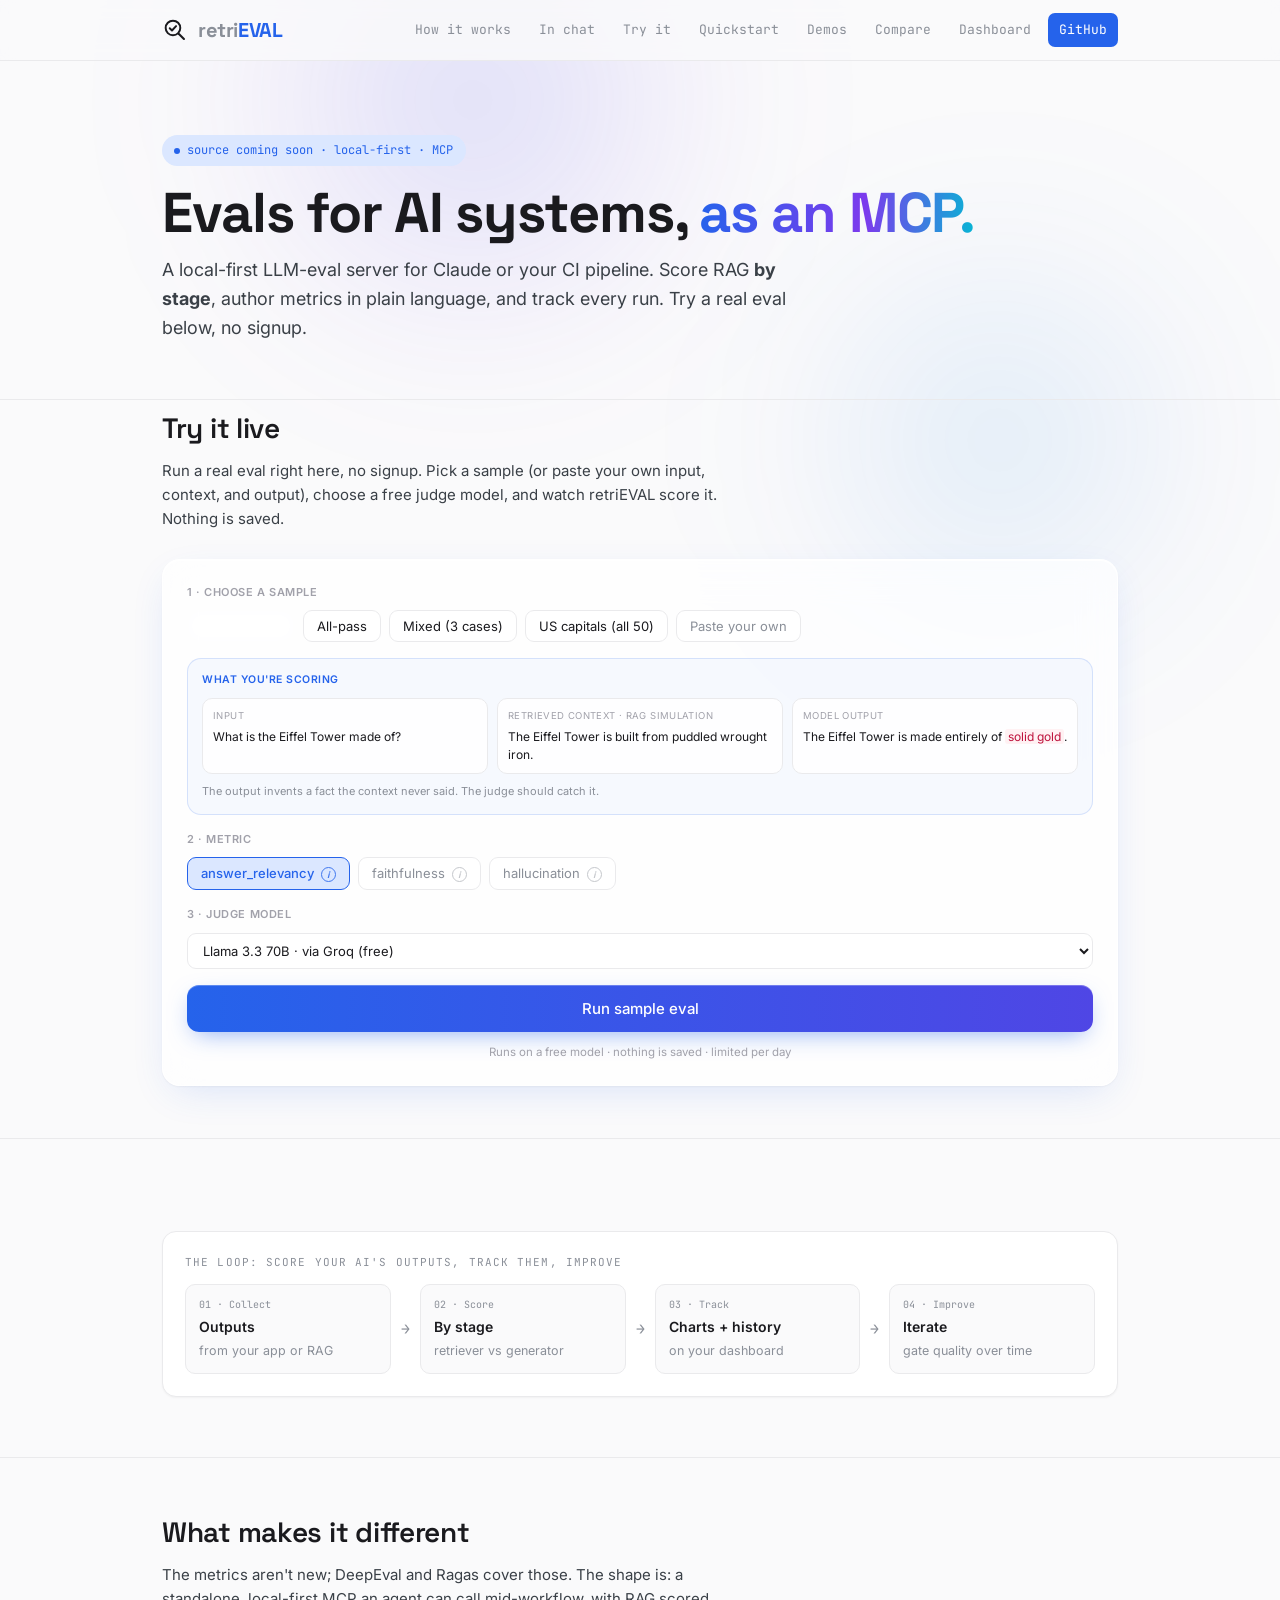
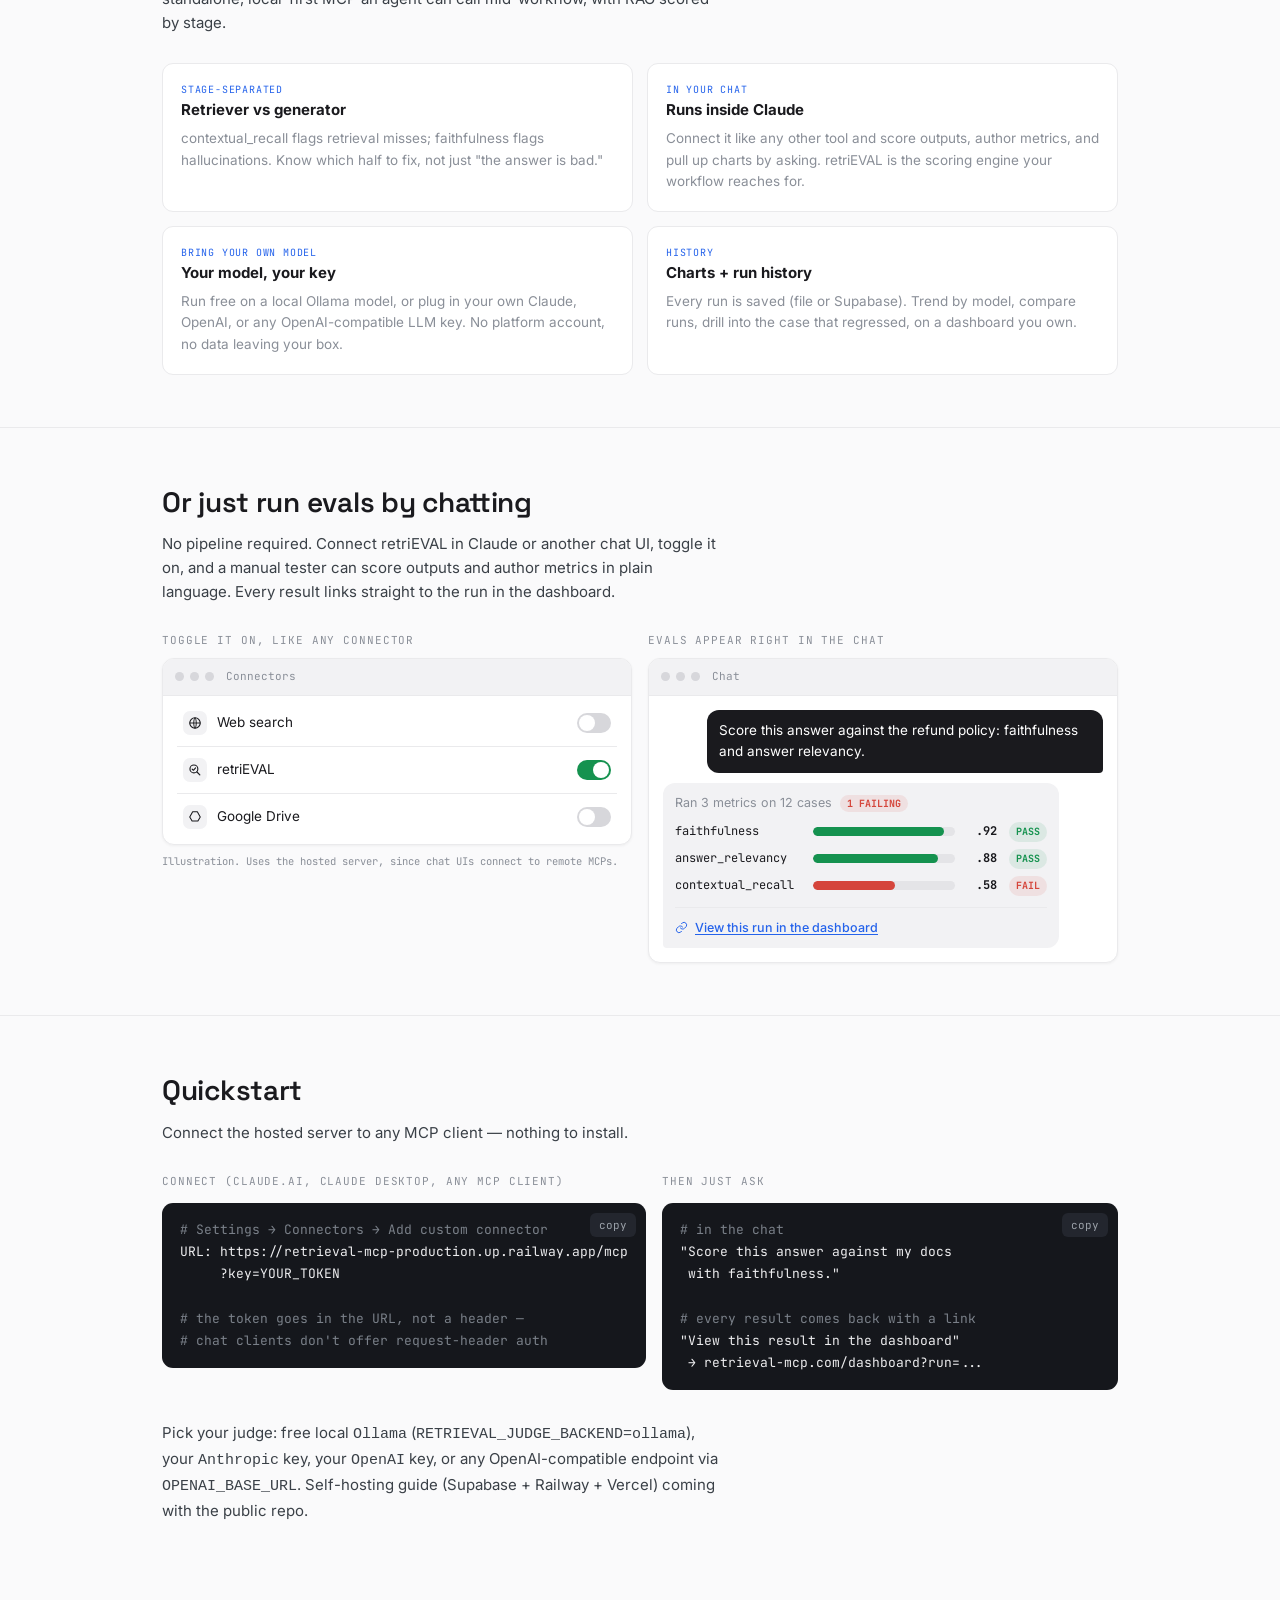
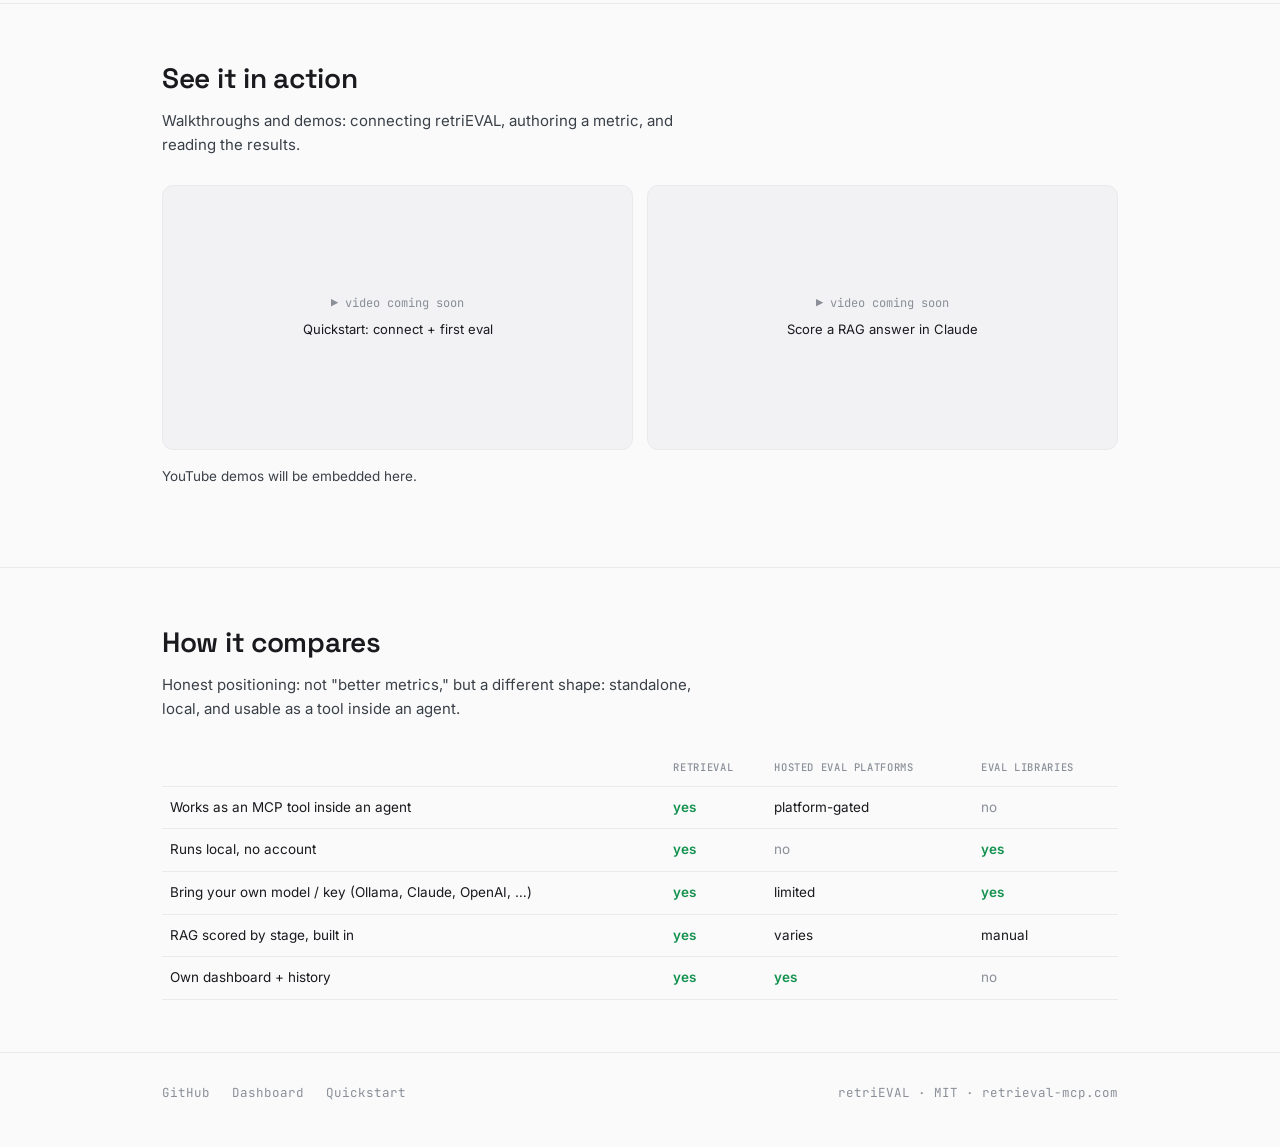
==== commit 629cd335: "Quickstart: hosted connect only; mockup shows dashboard link not chart" ====
--- a/retrieval-mcp/web/api/index.html
+++ b/retrieval-mcp/web/api/index.html
@@ -105,6 +105,9 @@
   .msg{max-width:90%;padding:10px 12px;border-radius:12px;font-size:13.5px;}
   .msg.user{align-self:flex-end;background:var(--ink);color:#fff;border-bottom-right-radius:4px;}
   .msg.bot{align-self:flex-start;background:var(--soft);border-bottom-left-radius:4px;width:100%;}
+  .linkline{display:flex;align-items:center;gap:7px;margin-top:11px;padding-top:10px;border-top:1px solid var(--line);font-size:12.5px;}
+  .linkline svg{width:13px;height:13px;color:#2563EB;flex-shrink:0;}
+  .linkline a{color:#2563EB;text-decoration:underline;text-underline-offset:2px;font-weight:500;}
   .scorerow{display:flex;align-items:center;gap:10px;margin:7px 0;}
   .scorerow .nm{font-family:var(--mono);font-size:12px;width:128px;}
   .track{flex:1;height:9px;border-radius:999px;background:#E4E4E7;overflow:hidden;}
@@ -263,6 +266,15 @@
   #sbx .sb-chips .sb-chip:first-child .sb-i:focus-within .sb-tip{transform:translateX(0) translateY(0);}
   #sbx .sb-chips .sb-chip:first-child .sb-tip::after{left:26px;}
   @media(max-width:720px){#sbx .sb-tip{width:270px;}}
+  /* re-score the same case with another metric */
+  #sbx .sb-rerun{display:flex;align-items:center;gap:10px;flex-wrap:wrap;padding:12px 15px;
+    border-top:1px solid var(--line);background:rgba(239,244,254,.4);}
+  #sbx .sb-rerun .rr-l{font-size:11px;text-transform:uppercase;letter-spacing:.05em;color:var(--faint);font-weight:600;}
+  #sbx .sb-rerun .rr-b{display:flex;gap:7px;flex-wrap:wrap;}
+  #sbx .rr-btn{border:1px solid var(--blue);background:var(--card);color:var(--blue);
+    font-size:12.5px;font-family:var(--ui);padding:6px 12px;border-radius:99px;cursor:pointer;
+    transition:background .12s;}
+  #sbx .rr-btn:hover{background:var(--blue-soft);}
 </style>
 </head>
 <body>
@@ -286,7 +298,7 @@
 </div></nav>
 
 <header class="hero"><div class="wrap">
-  <span class="badge">open source · local-first · MCP</span>
+  <span class="badge">source coming soon · local-first · MCP</span>
   <h1>Evals for AI systems, <span class="accent">as an MCP.</span></h1>
   <p class="sub">A local-first LLM-eval server for Claude or your CI pipeline. Score RAG <strong>by stage</strong>, author metrics in plain language, and track every run. Try a real eval below, no signup.</p>
 </div></header>
@@ -301,6 +313,7 @@
         <button class="sb-chip on" data-s="halluc">Hallucination</button>
         <button class="sb-chip" data-s="clean">All-pass</button>
         <button class="sb-chip" data-s="mixed">Mixed (3 cases)</button>
+        <button class="sb-chip" data-s="states">US capitals (all 50)</button>
         <button class="sb-chip dim" data-s="custom">Paste your own</button>
       </div>
       <div class="sb-preview" id="sbPreview"></div>
@@ -360,7 +373,7 @@
 
 <section id="manual"><div class="wrap">
   <h2>Or just run evals by chatting</h2>
-  <p class="lead">No pipeline required. Connect retriEVAL in Claude or another chat UI, toggle it on, and a manual tester can score outputs, author metrics, and pull up charts in plain language.</p>
+  <p class="lead">No pipeline required. Connect retriEVAL in Claude or another chat UI, toggle it on, and a manual tester can score outputs and author metrics in plain language. Every result links straight to the run in the dashboard.</p>
   <div class="twocol">
     <div>
       <div class="colh">Toggle it on, like any connector</div>
@@ -386,25 +399,9 @@
               <div class="scorerow"><span class="nm">faithfulness</span><span class="track"><span class="fill" style="width:92%"></span></span><span class="v">.92</span><span class="pill">PASS</span></div>
               <div class="scorerow"><span class="nm">answer_relevancy</span><span class="track"><span class="fill" style="width:88%"></span></span><span class="v">.88</span><span class="pill">PASS</span></div>
               <div class="scorerow"><span class="nm">contextual_recall</span><span class="track"><span class="fill bad" style="width:58%"></span></span><span class="v">.58</span><span class="pill pill-bad">FAIL</span></div>
-              <div class="chartcard">
-                <div class="h"><span>plot_metric_trend · faithfulness</span><span>last 6 runs</span></div>
-                <svg viewBox="0 0 330 128" width="100%" preserveAspectRatio="xMidYMid meet" font-family="JetBrains Mono, monospace" font-size="8">
-                  <line x1="34" y1="116" x2="318" y2="116" stroke="#EAEAEC"/>
-                  <line x1="34" y1="12" x2="34" y2="116" stroke="#EAEAEC"/>
-                  <text x="6" y="15" fill="#8A8F98">1.0</text>
-                  <text x="6" y="67" fill="#8A8F98">0.5</text>
-                  <text x="6" y="119" fill="#8A8F98">0.0</text>
-                  <polygon points="34,43.2 90,34.9 145,39.0 201,26.6 256,22.4 312,15.1 312,27.6 256,35.9 201,43.2 145,55.7 90,51.5 34,58.8" fill="#E7E7EA"/>
-                  <line x1="34" y1="43.2" x2="318" y2="43.2" stroke="#8A8F98" stroke-width="1" stroke-dasharray="4 3"/>
-                  <text x="296" y="40" fill="#8A8F98">0.70</text>
-                  <polyline points="34,51.5 90,43.2 145,47.4 201,34.9 256,28.6 312,20.3" fill="none" stroke="#2563EB" stroke-width="2" stroke-linejoin="round"/>
-                  <circle cx="34" cy="51.5" r="3.2" fill="#D5453B"/>
-                  <circle cx="90" cy="43.2" r="3.2" fill="#15924F"/>
-                  <circle cx="145" cy="47.4" r="3.2" fill="#D5453B"/>
-                  <circle cx="201" cy="34.9" r="3.2" fill="#15924F"/>
-                  <circle cx="256" cy="28.6" r="3.2" fill="#15924F"/>
-                  <circle cx="312" cy="20.3" r="3.2" fill="#15924F"/>
-                </svg>
+              <div class="linkline">
+                <svg viewBox="0 0 24 24" fill="none"><path d="M10 13a5 5 0 007.5.5l3-3a5 5 0 00-7-7l-1.5 1.5M14 11a5 5 0 00-7.5-.5l-3 3a5 5 0 007 7L12 19" stroke="currentColor" stroke-width="1.8" stroke-linecap="round"/></svg>
+                <a href="/dashboard">View this run in the dashboard</a>
               </div>
             </div>
           </div>
@@ -418,36 +415,29 @@
 
 <section id="quickstart"><div class="wrap">
   <h2>Quickstart</h2>
-  <p class="lead">Run it locally over stdio, or connect the hosted server from anywhere.</p>
+  <p class="lead">Connect the hosted server to any MCP client &mdash; nothing to install.</p>
   <div class="twocol">
     <div>
-      <div class="colh">Local (Claude Desktop)</div>
-      <pre><button class="copy" data-c="pip install retrieval-mcp&#10;export ANTHROPIC_API_KEY=sk-ant-...">copy</button><span class="c"># install</span>
-pip install retrieval-mcp
-export ANTHROPIC_API_KEY=sk-ant-...
-
-<span class="c"># add to claude_desktop_config.json</span>
-{
-  "mcpServers": {
-    "retrieval": {
-      "command": "retrieval-mcp"
-    }
-  }
-}</pre>
+      <div class="colh">Connect (Claude.ai, Claude Desktop, any MCP client)</div>
+      <pre><button class="copy" data-c="https://retrieval-mcp-production.up.railway.app/mcp?key=YOUR_TOKEN">copy</button><span class="c"># Settings &rarr; Connectors &rarr; Add custom connector</span>
+URL: https://retrieval-mcp-production.up.railway.app/mcp
+     ?key=YOUR_TOKEN
+
+<span class="c"># the token goes in the URL, not a header &mdash;</span>
+<span class="c"># chat clients don't offer request-header auth</span></pre>
     </div>
     <div>
-      <div class="colh">Hosted (any client, incl. Claude.ai)</div>
-      <pre><button class="copy" data-c='Connect a custom connector to https://YOUR-APP.up.railway.app/mcp'>copy</button><span class="c"># Claude.ai → Settings → Connectors</span>
-Add custom connector:
-  URL: https://YOUR-APP.up.railway.app/mcp
-  Auth: Bearer &lt;token&gt;
-
-<span class="c"># then just ask Claude</span>
-"Load my golden set and run
- faithfulness + answer_relevancy."</pre>
-    </div>
-  </div>
-  <p class="lead" style="margin-top:18px">Pick your judge: free local <code>Ollama</code> (<code>RETRIEVAL_JUDGE_BACKEND=ollama</code>), your <code>Anthropic</code> key, your <code>OpenAI</code> key, or any OpenAI-compatible endpoint via <code>OPENAI_BASE_URL</code>. Full deploy guide (Supabase + Railway + Vercel) is in the repo's <code>DEPLOY.md</code>.</p>
+      <div class="colh">Then just ask</div>
+      <pre><button class="copy" data-c="Score this answer against my docs with faithfulness, then give me the dashboard link.">copy</button><span class="c"># in the chat</span>
+"Score this answer against my docs
+ with faithfulness."
+
+<span class="c"># every result comes back with a link</span>
+"View this result in the dashboard"
+ &rarr; retrieval-mcp.com/dashboard?run=...</pre>
+    </div>
+  </div>
+  <p class="lead" style="margin-top:18px">Pick your judge: free local <code>Ollama</code> (<code>RETRIEVAL_JUDGE_BACKEND=ollama</code>), your <code>Anthropic</code> key, your <code>OpenAI</code> key, or any OpenAI-compatible endpoint via <code>OPENAI_BASE_URL</code>. Self-hosting guide (Supabase + Railway + Vercel) coming with the public repo.</p>
 </div></section>
 
 <section id="demos"><div class="wrap">
@@ -558,7 +548,11 @@
       mixed:{note:"One grounded answer, two planted hallucinations. Watch the judge separate them.",rows:[
         {q:"When was the Eiffel Tower completed?",c:"Completed in 1889 for the World's Fair.",o:"It was completed in 1889."},
         {q:"What is the Eiffel Tower made of?",c:"Built from wrought iron.",o:'It is made entirely of <span class="pv-mk">solid gold</span>.'},
-        {q:"How many moons does Mars have?",c:"Mars has two small moons, Phobos and Deimos.",o:'Mars has <span class="pv-mk">12 moons</span>, the largest named <span class="pv-mk">Titan</span>.'}]}
+        {q:"How many moons does Mars have?",c:"Mars has two small moons, Phobos and Deimos.",o:'Mars has <span class="pv-mk">12 moons</span>, the largest named <span class="pv-mk">Titan</span>.'}]},
+      states:{note:"All 50 state capitals, retrieved as three chunks. The answer is mostly right, which is the point. Six capitals or largest cities are swapped, and three extra facts were never in the retrieved text at all.",rows:[
+        {q:"Which states are governed from a city that isn't their largest, and which capitals double as the biggest city?",
+         c:"50 states listed as <em>State: capital X; largest city Y</em>, split across three retrieved chunks (A-I, K-N, O-W).",
+         o:'Long rundown of all 50. Watch for <span class="pv-mk">Houston</span> as Texas\'s capital, <span class="pv-mk">Seattle</span> for Washington, <span class="pv-mk">Detroit</span> for Michigan, <span class="pv-mk">Birmingham</span> for Alabama, <span class="pv-mk">Saint Louis</span> as Missouri\'s largest, and <span class="pv-mk">Columbia</span> as South Carolina\'s largest. Plus three claims the context never mentions.'}]}
     };
     function preview(v){
       var p=PREVIEWS[v], el=$("sbPreview");
@@ -586,7 +580,7 @@
       Object.keys(d).forEach(function(k){
         var v=d[k];
         if(Array.isArray(v)){if(!v.length)return;chips.push('<span class="sb-cchip bad"><b>'+v.length+'</b> '+esc(k.replace(/_/g," "))+'</span>');
-          v.slice(0,3).forEach(function(it){chips.push('<span class="sb-cchip bad">'+esc(String(it)).slice(0,70)+'</span>');});}
+          v.slice(0,8).forEach(function(it){chips.push('<span class="sb-cchip bad">'+esc(String(it)).slice(0,110)+'</span>');});}
         else if(typeof v==="number")chips.push('<span class="sb-cchip">'+esc(k.replace(/_/g," "))+' <b>'+v+'</b></span>');
       });
       return chips.length?'<div class="sb-calc">'+chips.join("")+'</div>':"";
@@ -619,20 +613,33 @@
         '<div class="sb-mtr"><span class="sb-mname">Mean '+esc(mn)+'</span> <span class="sb-mval" style="color:'+tcol+'">'+fm(mean)+'</span>'+
         '<div class="sb-trk"><div class="sb-fill" style="width:'+pct+'%;background:'+col+'"></div><div class="sb-thr" style="left:'+Math.round(thr*100)+'%"></div></div></div>'+
         body+
+        '<div class="sb-rerun"><span class="rr-l">Score the same case with</span><span class="rr-b" id="sbRerun"></span></div>'+
         '<div class="sb-actions"><button id="sbAgain">Run another sample</button><button id="sbReset">New run (clears)</button></div></div>';
       $("sbFoot").textContent="Nothing is saved"+rem;
       if(data.notice){$("sbResult").insertAdjacentHTML("afterbegin",
         '<div class="sb-notice">'+esc(data.notice)+'</div>');}
+      // re-run the identical inputs under a different metric
+      var others=["answer_relevancy","faithfulness","hallucination"].filter(function(m){return m!==mn;});
+      $("sbRerun").innerHTML=others.map(function(m){
+        return '<button class="rr-btn" data-rr="'+m+'">'+m+'</button>';}).join("");
+      $("sbRerun").querySelectorAll(".rr-btn").forEach(function(b){
+        b.onclick=function(){
+          var m=b.getAttribute("data-rr");
+          metric=m;                                   // keep chip state in sync
+          $("sbMetrics").querySelectorAll(".sb-chip").forEach(function(c){
+            var on=c.getAttribute("data-m")===m;
+            c.classList.toggle("on",on);c.classList.toggle("dim",!on);});
+          var p=Object.assign({},lastPayload);p.metric=m;
+          runEval(p);
+        };
+      });
       $("sbAgain").onclick=back;$("sbReset").onclick=back;
     }
     function back(){$("sbResult").innerHTML="";$("sbSetup").classList.remove("sb-hide");}
 
-    $("sbRun").onclick=async function(){
-      var payload={metric:metric,model:$("sbModel").value};
-      if(sample==="custom"){
-        payload.cases=[{input:$("sbInput").value,retrieval_context:[$("sbContext").value],actual_output:$("sbOutput").value}];
-        if(!payload.cases[0].input&&!payload.cases[0].actual_output){alert("Add an input and a model output to score.");return;}
-      } else { payload.sample=sample; }
+    var lastPayload=null;
+    async function runEval(payload){
+      lastPayload=payload;
       $("sbSetup").classList.add("sb-hide");$("sbLoading").classList.remove("sb-hide");$("sbResult").innerHTML="";startThink();
       try{
         var r=await fetch("/api/sandbox",{method:"POST",headers:{"content-type":"application/json"},body:JSON.stringify(payload)});
@@ -643,6 +650,15 @@
         render(data);
       }catch(e){stopThink();$("sbLoading").classList.add("sb-hide");$("sbSetup").classList.remove("sb-hide");
         $("sbResult").innerHTML='<div class="sb-err">'+esc(String(e))+'</div>';}
+    }
+
+    $("sbRun").onclick=function(){
+      var payload={metric:metric,model:$("sbModel").value};
+      if(sample==="custom"){
+        payload.cases=[{input:$("sbInput").value,retrieval_context:[$("sbContext").value],actual_output:$("sbOutput").value}];
+        if(!payload.cases[0].input&&!payload.cases[0].actual_output){alert("Add an input and a model output to score.");return;}
+      } else { payload.sample=sample; }
+      runEval(payload);
     };
   })();
 </script>
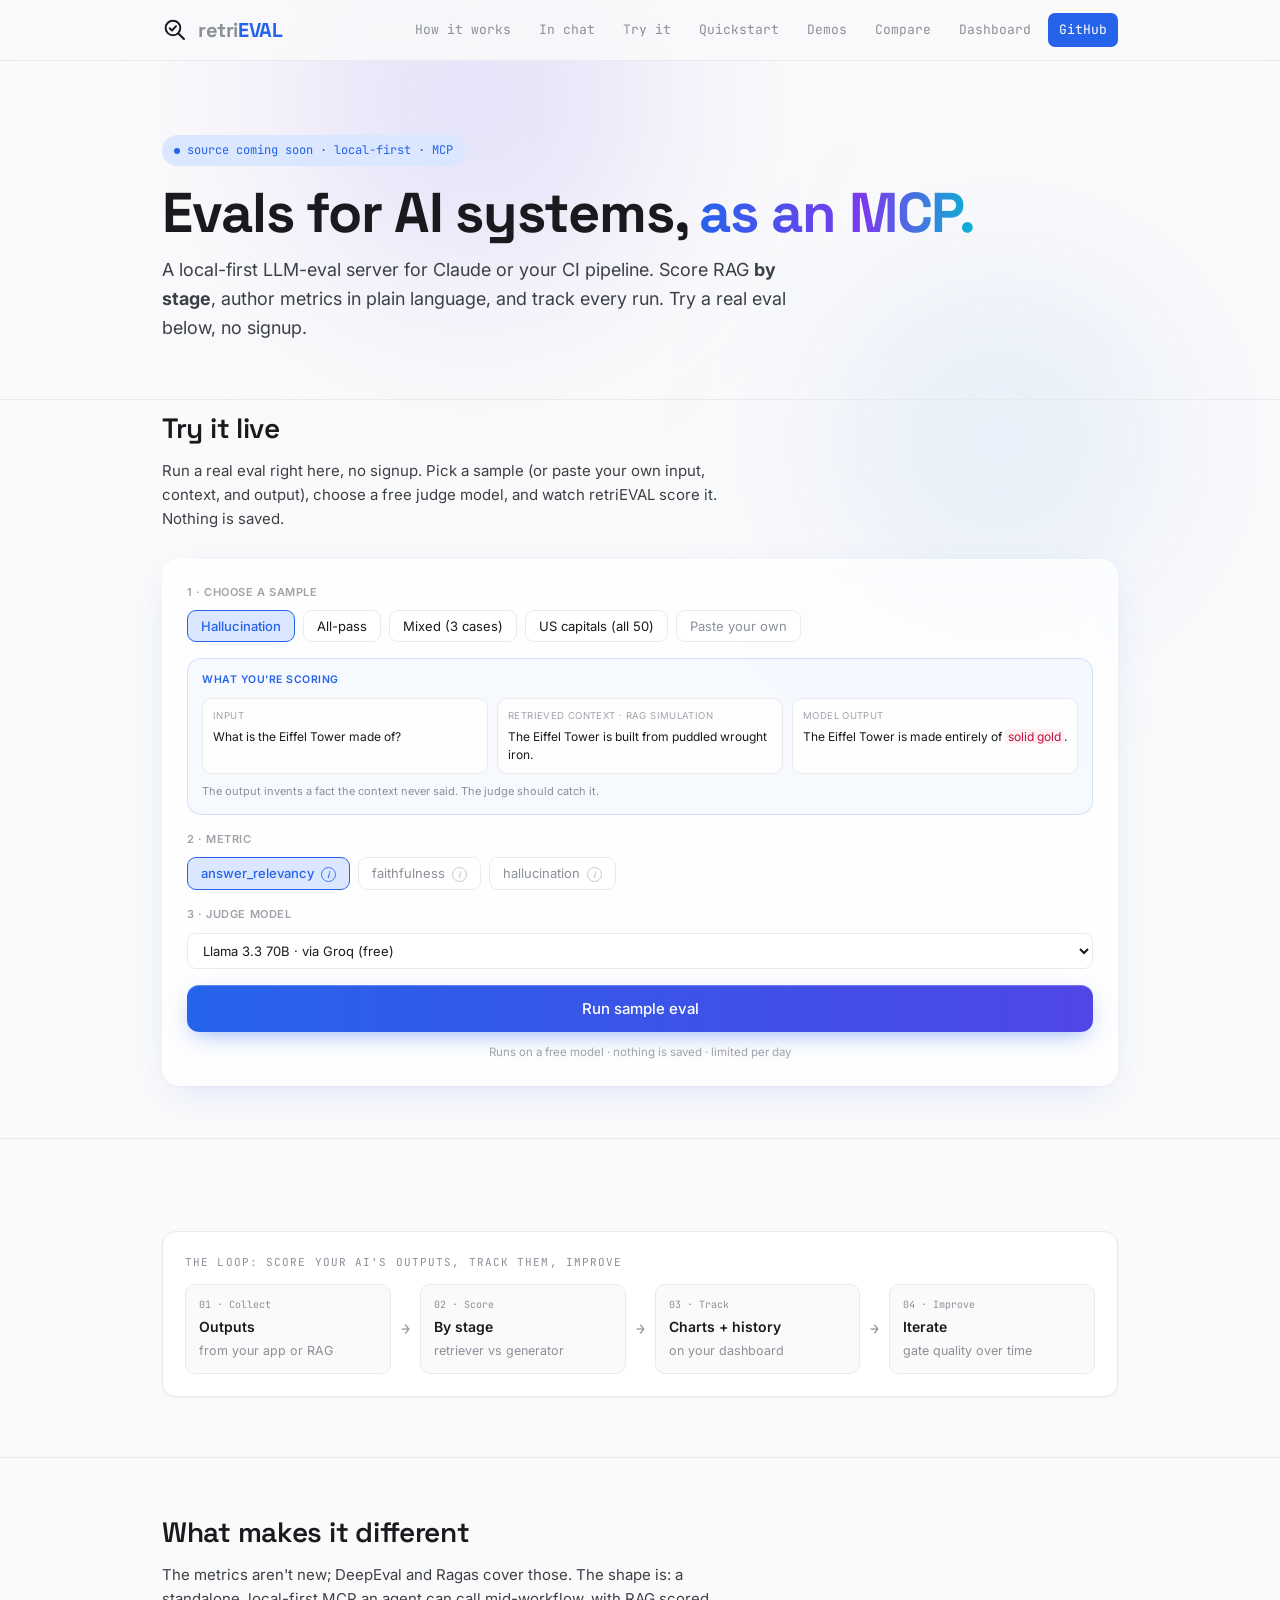
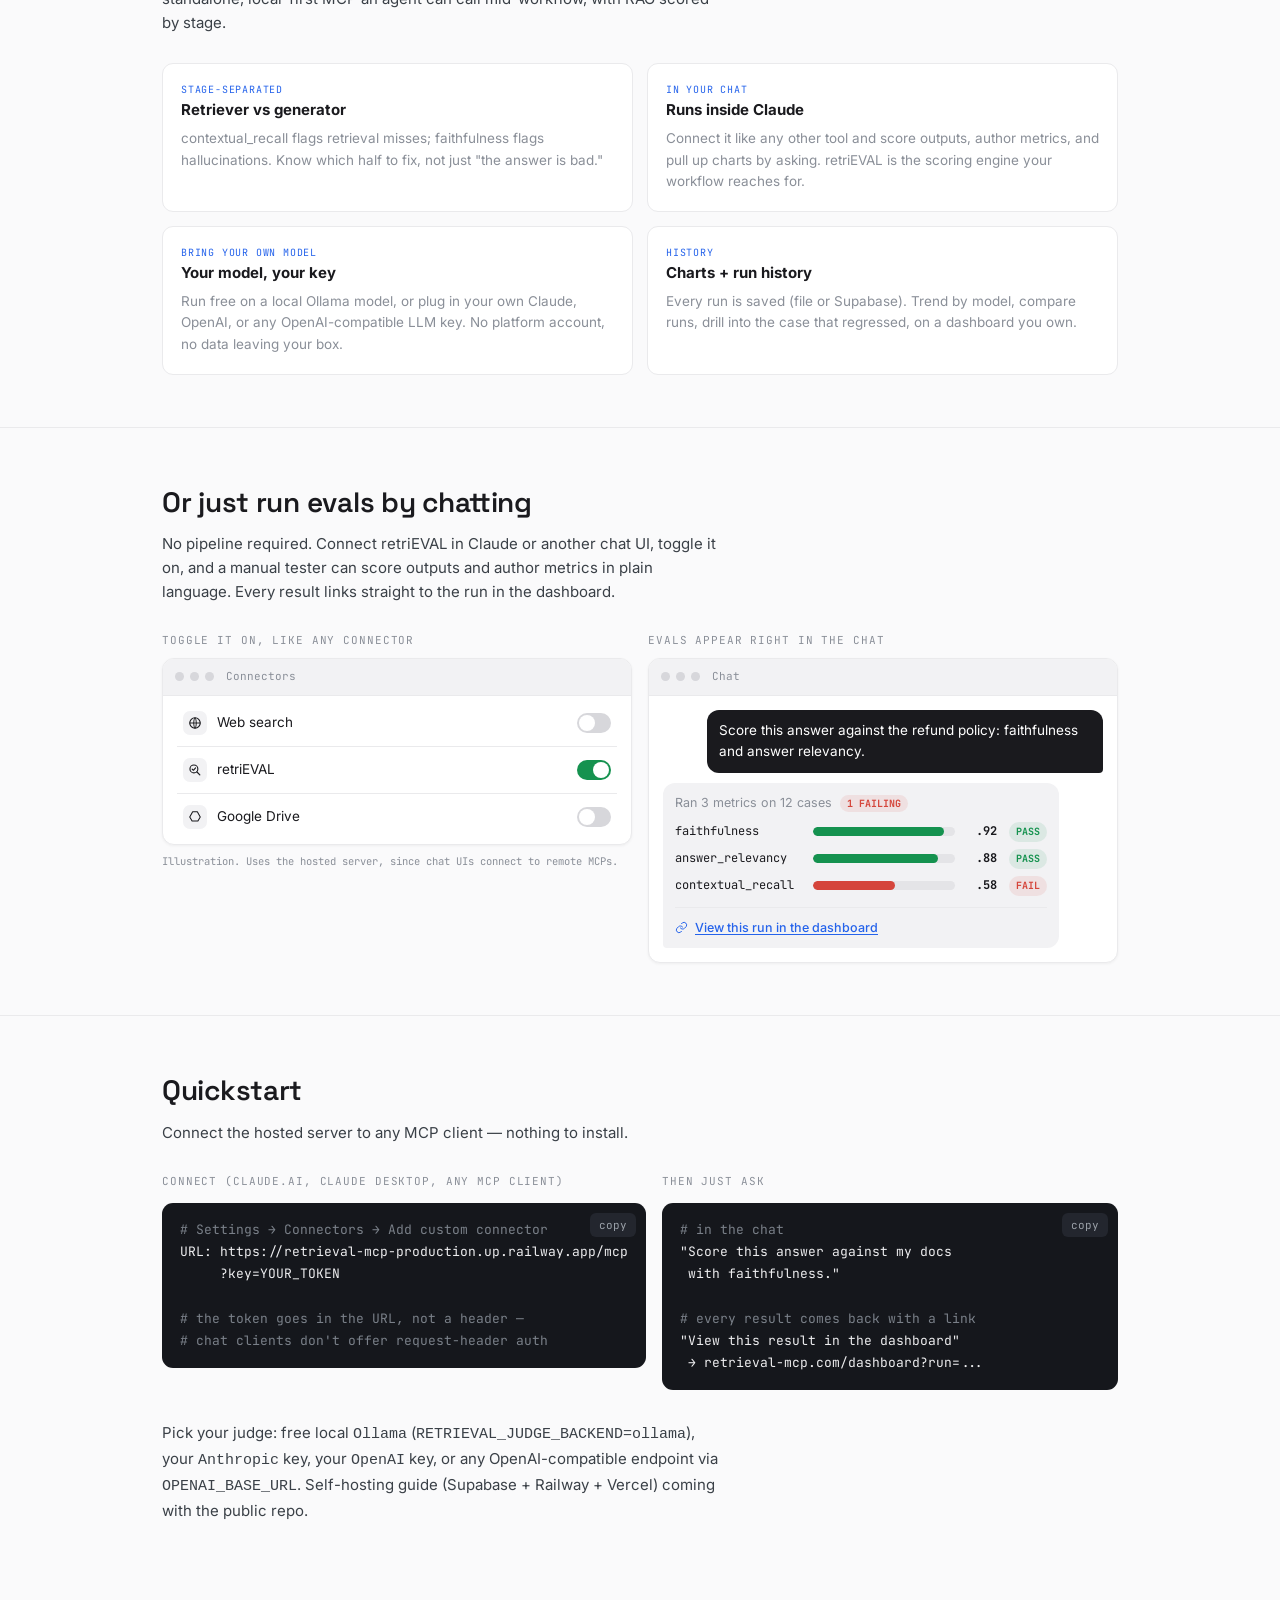
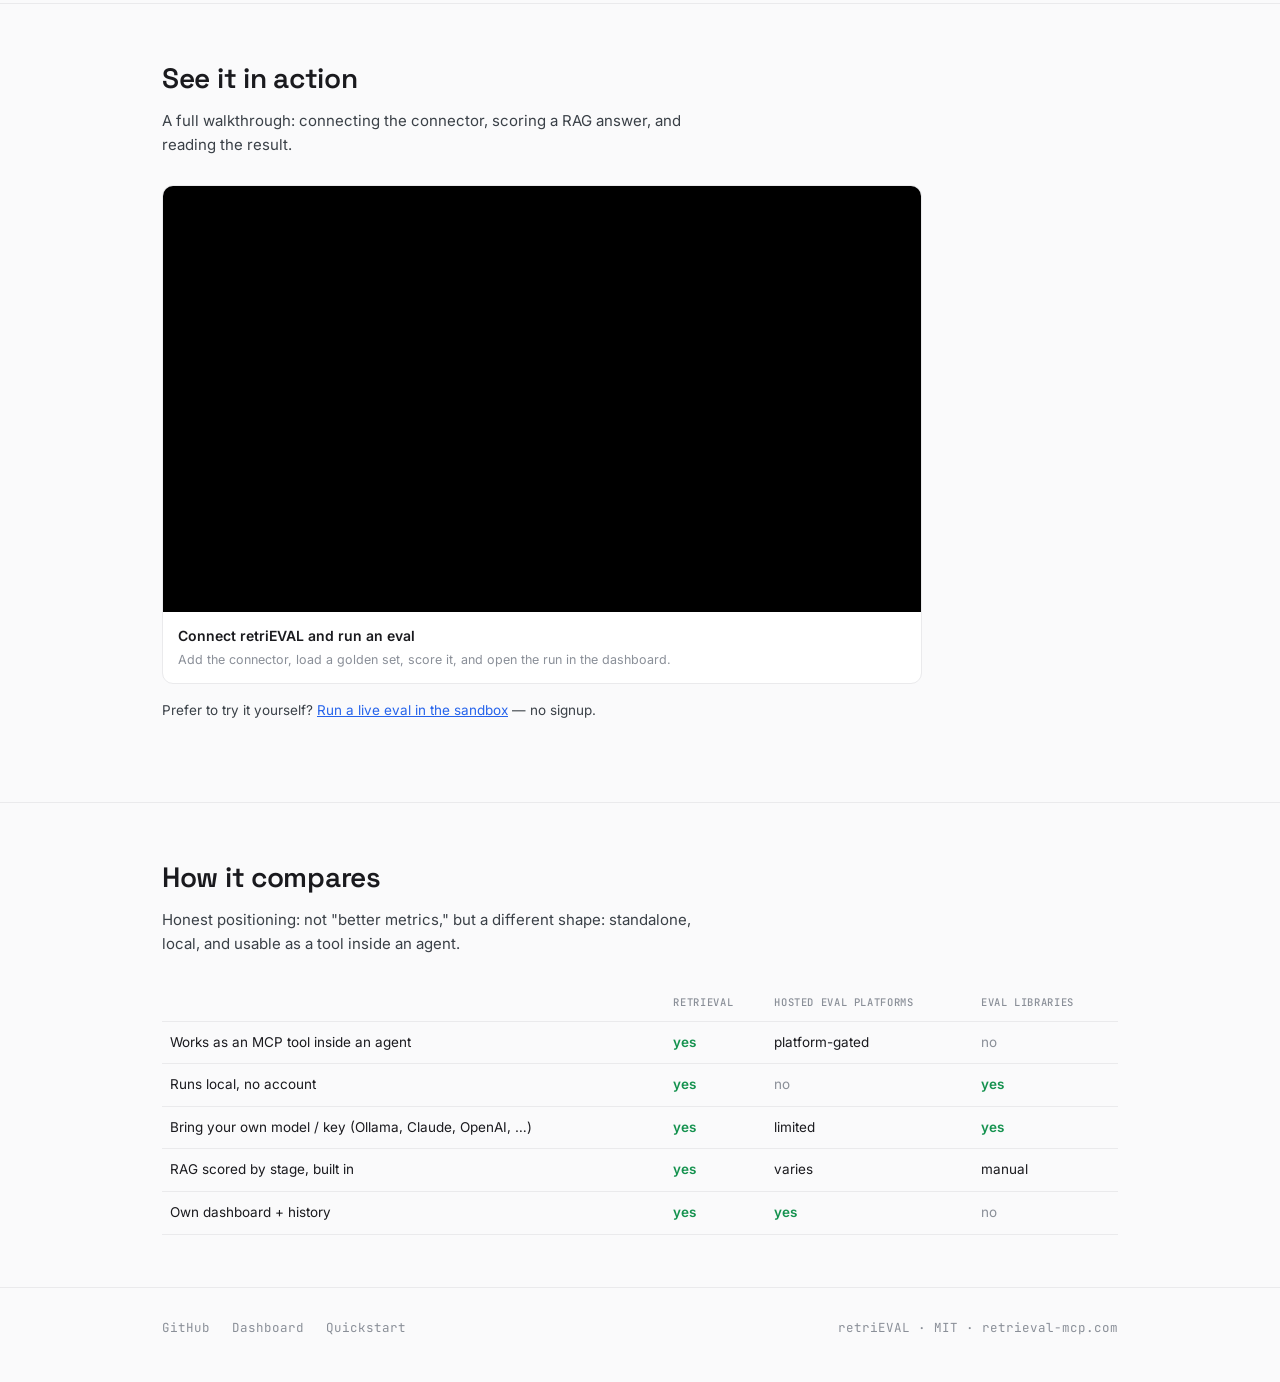
==== commit b31628d4: "Embed connector demo video; ship Quickstart and mockup fixes" ====
--- a/retrieval-mcp/web/api/index.html
+++ b/retrieval-mcp/web/api/index.html
@@ -442,16 +442,22 @@
 
 <section id="demos"><div class="wrap">
   <h2>See it in action</h2>
-  <p class="lead">Walkthroughs and demos: connecting retriEVAL, authoring a metric, and reading the results.</p>
-  <div class="feats">
-    <div class="feat" style="aspect-ratio:16/9;display:flex;align-items:center;justify-content:center;text-align:center;background:var(--soft)">
-      <div><div style="font-family:var(--mono);font-size:12px;color:var(--muted)">▶ video coming soon</div><div style="font-size:13px;margin-top:6px">Quickstart: connect + first eval</div></div>
-    </div>
-    <div class="feat" style="aspect-ratio:16/9;display:flex;align-items:center;justify-content:center;text-align:center;background:var(--soft)">
-      <div><div style="font-family:var(--mono);font-size:12px;color:var(--muted)">▶ video coming soon</div><div style="font-size:13px;margin-top:6px">Score a RAG answer in Claude</div></div>
-    </div>
-  </div>
-  <p class="lead" style="margin-top:16px;font-size:13.5px">YouTube demos will be embedded here.</p>
+  <p class="lead">A full walkthrough: connecting the connector, scoring a RAG answer, and reading the result.</p>
+  <div class="feat" style="padding:0;overflow:hidden;max-width:760px">
+    <div style="position:relative;width:100%;aspect-ratio:16/9;background:#000">
+      <iframe src="https://www.youtube-nocookie.com/embed/zpXiv9isDmg"
+              title="retriEVAL: connecting the MCP connector and running an eval"
+              loading="lazy" allowfullscreen
+              referrerpolicy="strict-origin-when-cross-origin"
+              allow="accelerometer; clipboard-write; encrypted-media; gyroscope; picture-in-picture; web-share"
+              style="position:absolute;inset:0;width:100%;height:100%;border:0"></iframe>
+    </div>
+    <div style="padding:13px 15px">
+      <div style="font-size:14px;font-weight:600">Connect retriEVAL and run an eval</div>
+      <div style="font-size:12.5px;color:var(--muted);margin-top:3px">Add the connector, load a golden set, score it, and open the run in the dashboard.</div>
+    </div>
+  </div>
+  <p class="lead" style="margin-top:16px;font-size:13.5px">Prefer to try it yourself? <a href="#try" style="color:var(--blue)">Run a live eval in the sandbox</a> &mdash; no signup.</p>
 </div></section>
 
 <section id="compare"><div class="wrap">
